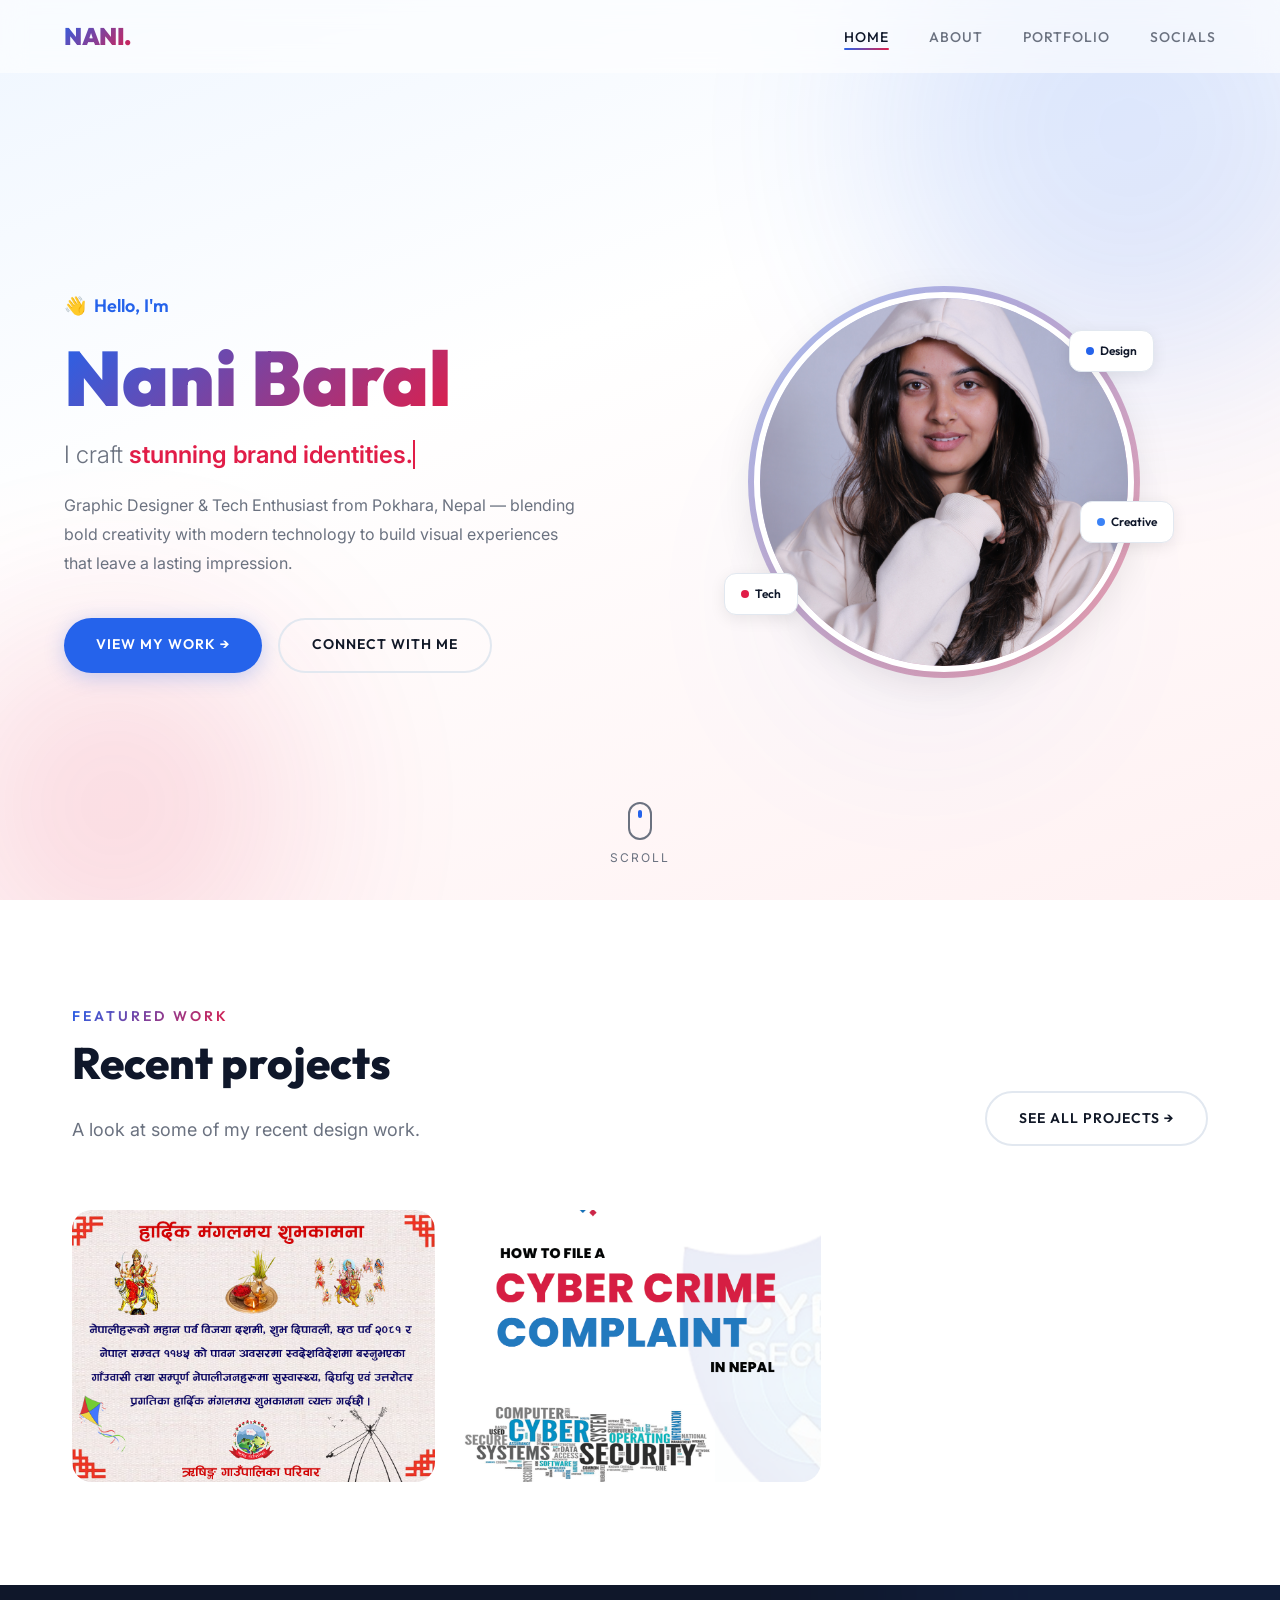
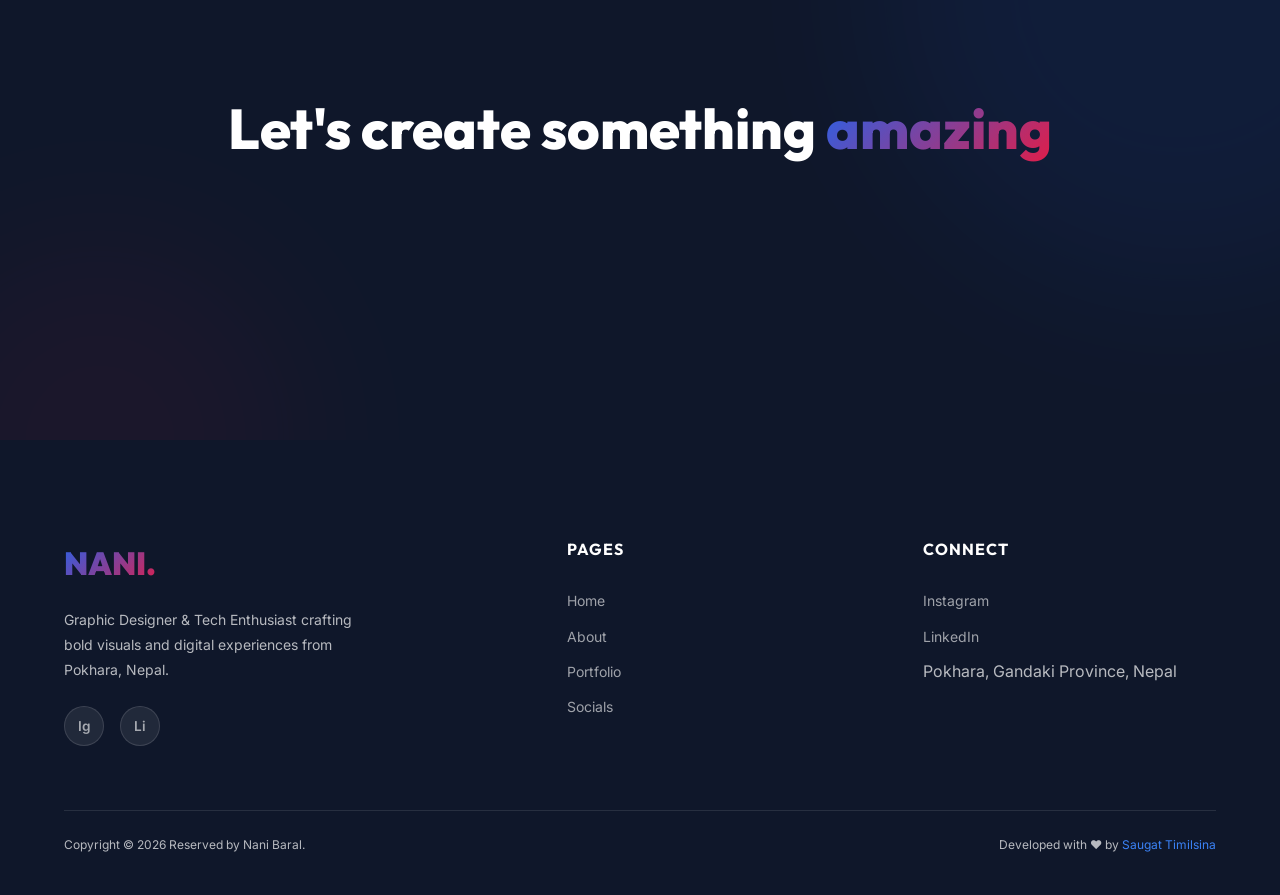
==== index.html @ cebee8ad "portfolio materials fixed: only materials developed by nani baral." ====
<!DOCTYPE html>
<html lang="en">

<head>
  <meta charset="UTF-8" />
  <meta name="viewport" content="width=device-width, initial-scale=1.0" />
  <title>Nani Baral — Graphic Designer & Tech Enthusiast from Pokhara</title>

  <!-- SEO -->
  <meta name="description"
    content="Nani Baral is a graphic designer and tech enthusiast from Pokhara, Nepal. Specializing in branding, print design, digital art, and photography. Explore her portfolio." />
  <meta name="keywords"
    content="Graphic Designer Pokhara, Nani Baral Designs, Digital Artist Nepal, branding, portfolio, print design, photography" />
  <meta name="author" content="Nani Baral" />
  <meta name="robots" content="index, follow" />

  <!-- Open Graph -->
  <meta property="og:title" content="Nani Baral — Graphic Designer & Tech Enthusiast" />
  <meta property="og:description"
    content="Graphic designer and tech enthusiast from Pokhara, Nepal. Bold visuals, clean design." />
  <meta property="og:type" content="website" />
  <meta property="og:image" content="assets/images/nani-baral-hero-bg.jpg" />
  <meta property="og:url" content="https://nanibaral.com" />
  <meta property="og:site_name" content="Nani Baral Designs" />

  <!-- Twitter Card -->
  <meta name="twitter:card" content="summary_large_image" />
  <meta name="twitter:title" content="Nani Baral — Graphic Designer & Tech Enthusiast" />
  <meta name="twitter:description"
    content="Graphic designer and tech enthusiast from Pokhara, Nepal. Bold visuals, clean design." />
  <meta name="twitter:image" content="assets/images/nani-baral-hero-bg.jpg" />

  <!-- Favicon -->
  <link rel="icon" type="image/svg+xml" href="assets/images/favicon.svg" />

  <!-- Stylesheet -->
  <link rel="stylesheet" href="styles.css" />

  <!-- Structured Data — Person -->
  <script type="application/ld+json">
  {
    "@context": "https://schema.org",
    "@type": "ProfilePage",
    "mainEntity": {
      "@type": "Person",
      "name": "Nani Baral",
      "jobTitle": "Graphic Designer & Tech Enthusiast",
      "description": "Professional graphic designer and tech enthusiast from Pokhara, Nepal, specializing in branding, print design, digital art, and photography.",
      "url": "https://nanibaral.com",
      "address": {
        "@type": "PostalAddress",
        "addressLocality": "Pokhara",
        "addressRegion": "Gandaki Province",
        "addressCountry": "NP"
      },
      "sameAs": [
        "https://www.instagram.com/nanibaraldesigns",
        "https://www.linkedin.com/in/nanibaral/"
      ]
    }
  }
  </script>

  <!-- Structured Data — Professional Service -->
  <script type="application/ld+json">
  {
    "@context": "https://schema.org",
    "@type": "ProfessionalService",
    "name": "Nani Baral Designs",
    "description": "Professional graphic design services including branding, print design, digital art, and photography.",
    "url": "https://nanibaral.com",
    "address": {
      "@type": "PostalAddress",
      "addressLocality": "Pokhara",
      "addressRegion": "Gandaki Province",
      "addressCountry": "NP"
    },
    "areaServed": "Nepal",
    "serviceType": ["Graphic Design", "Branding", "Print Design", "Photography"]
  }
  </script>
</head>

<body>

  <!-- Navbar -->
  <div id="navbar-placeholder"></div>

  <!-- ======== HERO ======== -->
  <section class="hero" id="home">
    <div class="hero-shape hero-shape--blue" aria-hidden="true"></div>
    <div class="hero-shape hero-shape--red" aria-hidden="true"></div>
    <div class="hero-shape hero-shape--accent" aria-hidden="true"></div>

    <div class="container">
      <div class="hero-content">
        <p class="hero-greeting"><span class="wave">👋</span> Hello, I'm</p>
        <h1 class="hero-name">
          <span class="gradient-text">Nani Baral</span>
        </h1>
        <p class="hero-tagline">
          I craft <span class="hero-typed" id="typed"></span>
        </p>
        <p class="hero-desc">
          Graphic Designer &amp; Tech Enthusiast from Pokhara, Nepal — blending bold creativity
          with modern technology to build visual experiences that leave a lasting impression.
        </p>
        <div class="hero-buttons">
          <a href="pages/portfolio.html" class="btn btn-primary">View My Work →</a>
          <a href="pages/socials.html" class="btn btn-outline">Connect With Me</a>
        </div>
      </div>

      <div class="hero-visual">
        <div class="hero-image-wrapper">
          <img src="assets/images/nani-baral-profile.JPG"
            alt="Nani Baral — Graphic Designer and Tech Enthusiast from Pokhara, Nepal" class="hero-image" />
          <div class="hero-badge hero-badge--1"><span class="badge-dot"></span> Design</div>
          <div class="hero-badge hero-badge--2"><span class="badge-dot"></span> Tech</div>
          <div class="hero-badge hero-badge--3"><span class="badge-dot"></span> Creative</div>
        </div>
      </div>
    </div>

    <div class="scroll-indicator" aria-hidden="true">
      <div class="mouse"></div>
      <span>Scroll</span>
    </div>
  </section>

  <!-- ======== FEATURED WORK ======== -->
  <section class="featured" id="featured">
    <div class="container">
      <div class="featured-header reveal">
        <div>
          <p class="section-tag">Featured Work</p>
          <h2 class="section-title">Recent projects</h2>
          <p class="section-desc">A look at some of my recent design work.</p>
        </div>
        <a href="pages/portfolio.html" class="btn btn-outline">See All Projects →</a>
      </div>

      <div class="featured-grid">
        <div class="featured-card reveal">
          <img
            src="assets/images/social_media_post/rishing-rural-municipality-dashain-festival-post-for-social-media.png"
            alt="Dashain festival post for Rishing Rural Municipality by Nani Baral" />
          <div class="featured-overlay">
            <h3>Rishing Rural Municipality Dashain Wishes</h3>
            <span>Social Media Post</span>
          </div>
        </div>
        <div class="portfolio-item reveal" data-category="social">
          <img src="assets/images/social_media_post/how-to-file-cyber-crime-complaint-in-nepal.png"
            alt="How to file cyber crime complaint in nepal - Social Media Post Design" />
          <div class="portfolio-overlay">
            <h3>Cyber Crime Complaint</h3>
            <span>Social Media Post</span>
          </div>
        </div>
      </div>
    </div>
  </section>

  <!-- ======== CTA BANNER ======== -->
  <section class="cta-banner">
    <div class="container">
      <h2 class="reveal">Let's create something <span class="gradient-text">amazing</span></h2>
      <p class="reveal">Have a project in mind? I'd love to bring your vision to life with bold, impactful design.</p>
      <a href="pages/socials.html" class="btn btn-gradient reveal">Get in Touch →</a>
    </div>
  </section>

  <!-- Footer -->
  <div id="footer-placeholder"></div>

  <!-- Back to top -->
  <button class="back-to-top" id="backToTop" aria-label="Scroll back to top">↑</button>

  <!-- JS -->
  <script src="js/components.js"></script>
  <script src="js/main.js"></script>
</body>

</html>
---- styles.css ----
/* ==============================================
   NANI BARAL — Personal Brand Website
   Color Palette: White · Blue · Red · Black (text)
   Cloudflare Pages Ready · Pure Static
   ============================================== */

/* ---------- Google Fonts ---------- */
@import url('https://fonts.googleapis.com/css2?family=Outfit:wght@300;400;500;600;700;800;900&family=Inter:wght@300;400;500;600&display=swap');

/* ===========================
   DESIGN TOKENS
   =========================== */
:root {
  /* ── Brand Palette ── */
  --clr-white:       #FFFFFF;
  --clr-blue:        #2563EB;
  --clr-blue-dark:   #1D4ED8;
  --clr-blue-light:  #3B82F6;
  --clr-blue-50:     #EFF6FF;
  --clr-blue-100:    #DBEAFE;
  --clr-red:         #E11D48;
  --clr-red-dark:    #BE123C;
  --clr-red-light:   #F43F5E;
  --clr-red-50:      #FFF1F2;
  --clr-black:       #111827;

  /* ── Semantic Colors ── */
  --clr-bg:          #FFFFFF;
  --clr-bg-alt:      #F8FAFC;
  --clr-surface:     #FFFFFF;
  --clr-surface-2:   #F1F5F9;
  --clr-text:        #111827;
  --clr-text-muted:  #6B7280;
  --clr-heading:     #0F172A;
  --clr-border:      #E2E8F0;

  /* ── Glass ── */
  --clr-glass:       rgba(255,255,255,0.7);
  --clr-glass-border:rgba(226,232,240,0.6);

  /* ── Gradients ── */
  --gradient-brand:  linear-gradient(135deg, var(--clr-blue) 0%, var(--clr-red) 100%);
  --gradient-blue:   linear-gradient(135deg, var(--clr-blue) 0%, var(--clr-blue-light) 100%);
  --gradient-subtle: linear-gradient(135deg, rgba(37,99,235,0.05) 0%, rgba(225,29,72,0.05) 100%);
  --gradient-hero:   linear-gradient(160deg, #EFF6FF 0%, #FFFFFF 40%, #FFF1F2 100%);

  /* ── Typography ── */
  --ff-heading: 'Outfit', sans-serif;
  --ff-body:    'Inter', sans-serif;
  --fs-xs:   0.75rem;
  --fs-sm:   0.875rem;
  --fs-base: 1rem;
  --fs-md:   1.125rem;
  --fs-lg:   1.5rem;
  --fs-xl:   2rem;
  --fs-2xl:  2.75rem;
  --fs-3xl:  3.5rem;
  --fs-hero: clamp(2.8rem, 6vw, 5.5rem);

  /* ── Spacing ── */
  --sp-xs:  0.5rem;
  --sp-sm:  1rem;
  --sp-md:  1.5rem;
  --sp-lg:  2.5rem;
  --sp-xl:  4rem;
  --sp-2xl: 6rem;
  --section-pad: clamp(4rem, 8vw, 7rem) clamp(1rem, 4vw, 3rem);

  /* ── Misc ── */
  --radius:     12px;
  --radius-lg:  20px;
  --radius-xl:  28px;
  --shadow-sm:  0 1px 3px rgba(0,0,0,0.06), 0 1px 2px rgba(0,0,0,0.04);
  --shadow:     0 4px 16px rgba(0,0,0,0.08);
  --shadow-lg:  0 10px 40px rgba(0,0,0,0.10);
  --shadow-blue:0 4px 20px rgba(37,99,235,0.25);
  --shadow-red: 0 4px 20px rgba(225,29,72,0.20);
  --transition: 0.35s cubic-bezier(0.4, 0, 0.2, 1);
}


/* ===========================
   RESET & BASE
   =========================== */
*, *::before, *::after { margin: 0; padding: 0; box-sizing: border-box; }

html {
  scroll-behavior: smooth;
  scrollbar-color: var(--clr-blue) var(--clr-surface-2);
  scrollbar-width: thin;
}

body {
  font-family: var(--ff-body);
  font-size: var(--fs-base);
  color: var(--clr-text);
  background: var(--clr-bg);
  line-height: 1.7;
  overflow-x: hidden;
  -webkit-font-smoothing: antialiased;
  -moz-osx-font-smoothing: grayscale;
}

img    { max-width: 100%; height: auto; display: block; }
a      { color: inherit; text-decoration: none; }
ul     { list-style: none; }
button { font-family: inherit; }


/* ===========================
   UTILITY CLASSES
   =========================== */
.container {
  width: 100%;
  max-width: 1200px;
  margin: 0 auto;
  padding: 0 var(--sp-md);
}

.section-tag {
  font-family: var(--ff-heading);
  font-size: var(--fs-sm);
  font-weight: 600;
  text-transform: uppercase;
  letter-spacing: 3px;
  background: var(--gradient-brand);
  -webkit-background-clip: text;
  -webkit-text-fill-color: transparent;
  background-clip: text;
  margin-bottom: var(--sp-xs);
  display: inline-block;
}

.section-title {
  font-family: var(--ff-heading);
  font-size: var(--fs-2xl);
  font-weight: 800;
  color: var(--clr-heading);
  margin-bottom: var(--sp-md);
  line-height: 1.2;
}

.section-desc {
  color: var(--clr-text-muted);
  max-width: 600px;
  margin-bottom: var(--sp-xl);
  font-size: var(--fs-md);
  line-height: 1.8;
}

.gradient-text {
  background: var(--gradient-brand);
  -webkit-background-clip: text;
  -webkit-text-fill-color: transparent;
  background-clip: text;
}

/* ── Buttons ── */
.btn {
  display: inline-flex;
  align-items: center;
  gap: 0.5rem;
  padding: 0.85rem 2rem;
  font-family: var(--ff-heading);
  font-weight: 600;
  font-size: var(--fs-sm);
  border-radius: 50px;
  border: none;
  cursor: pointer;
  transition: var(--transition);
  text-transform: uppercase;
  letter-spacing: 1px;
}
.btn-primary {
  background: var(--clr-blue);
  color: #fff;
  box-shadow: var(--shadow-blue);
}
.btn-primary:hover {
  background: var(--clr-blue-dark);
  transform: translateY(-3px);
  box-shadow: 0 8px 30px rgba(37,99,235,0.35);
}
.btn-red {
  background: var(--clr-red);
  color: #fff;
  box-shadow: var(--shadow-red);
}
.btn-red:hover {
  background: var(--clr-red-dark);
  transform: translateY(-3px);
}
.btn-outline {
  background: transparent;
  color: var(--clr-text);
  border: 2px solid var(--clr-border);
}
.btn-outline:hover {
  border-color: var(--clr-blue);
  color: var(--clr-blue);
  background: var(--clr-blue-50);
}
.btn-gradient {
  background: var(--gradient-brand);
  color: #fff;
  box-shadow: 0 4px 20px rgba(37,99,235,0.25);
}
.btn-gradient:hover {
  transform: translateY(-3px);
  box-shadow: 0 8px 30px rgba(37,99,235,0.35);
}

/* ── Reveal Animation ── */
.reveal {
  opacity: 0;
  transform: translateY(40px);
  transition: opacity 0.8s cubic-bezier(0.4,0,0.2,1),
              transform 0.8s cubic-bezier(0.4,0,0.2,1);
}
.reveal.active { opacity: 1; transform: translateY(0); }


/* ===========================
   NAVBAR
   =========================== */
.navbar {
  position: fixed;
  top: 0; left: 0; right: 0;
  z-index: 1000;
  padding: 1rem 0;
  transition: background var(--transition), box-shadow var(--transition), padding var(--transition);
  background: rgba(255,255,255,0.6);
  backdrop-filter: blur(12px);
  -webkit-backdrop-filter: blur(12px);
}
.navbar.scrolled {
  background: rgba(255,255,255,0.95);
  backdrop-filter: blur(20px);
  -webkit-backdrop-filter: blur(20px);
  box-shadow: 0 1px 20px rgba(0,0,0,0.06);
  padding: 0.6rem 0;
}

.navbar .container {
  display: flex;
  align-items: center;
  justify-content: space-between;
}

.nav-logo {
  font-family: var(--ff-heading);
  font-weight: 900;
  font-size: var(--fs-lg);
  background: var(--gradient-brand);
  -webkit-background-clip: text;
  -webkit-text-fill-color: transparent;
  background-clip: text;
  letter-spacing: -0.5px;
}

.nav-links {
  display: flex;
  gap: var(--sp-lg);
}
.nav-links a {
  font-family: var(--ff-heading);
  font-weight: 500;
  font-size: var(--fs-sm);
  color: var(--clr-text-muted);
  position: relative;
  transition: color var(--transition);
  text-transform: uppercase;
  letter-spacing: 1px;
}
.nav-links a::after {
  content: '';
  position: absolute;
  bottom: -4px; left: 0;
  width: 0; height: 2px;
  background: var(--gradient-brand);
  transition: width var(--transition);
  border-radius: 2px;
}
.nav-links a:hover,
.nav-links a.active { color: var(--clr-heading); }
.nav-links a:hover::after,
.nav-links a.active::after { width: 100%; }

/* Hamburger */
.hamburger {
  display: none;
  flex-direction: column;
  gap: 5px;
  background: none;
  border: none;
  cursor: pointer;
  padding: 4px;
  z-index: 1001;
}
.hamburger span {
  width: 26px; height: 2px;
  background: var(--clr-heading);
  border-radius: 2px;
  transition: var(--transition);
}
.hamburger.active span:nth-child(1) { transform: rotate(45deg) translate(5px, 5px); }
.hamburger.active span:nth-child(2) { opacity: 0; }
.hamburger.active span:nth-child(3) { transform: rotate(-45deg) translate(5px, -5px); }


/* ===========================
   FOOTER
   =========================== */
.footer {
  background: var(--clr-heading);
  color: rgba(255,255,255,0.7);
  padding: var(--sp-2xl) 0 var(--sp-lg);
}

.footer-grid {
  display: grid;
  grid-template-columns: 1.5fr 1fr 1fr;
  gap: var(--sp-xl);
  margin-bottom: var(--sp-xl);
}

.footer-brand .footer-logo {
  font-family: var(--ff-heading);
  font-weight: 900;
  font-size: var(--fs-xl);
  background: var(--gradient-brand);
  -webkit-background-clip: text;
  -webkit-text-fill-color: transparent;
  background-clip: text;
  display: inline-block;
  margin-bottom: var(--sp-sm);
}
.footer-brand p {
  font-size: var(--fs-sm);
  line-height: 1.8;
  max-width: 300px;
  margin-bottom: var(--sp-md);
}

.footer-column h4 {
  font-family: var(--ff-heading);
  font-weight: 700;
  color: #fff;
  font-size: var(--fs-base);
  margin-bottom: var(--sp-md);
  text-transform: uppercase;
  letter-spacing: 1px;
}
.footer-column ul {
  display: flex;
  flex-direction: column;
  gap: var(--sp-xs);
}
.footer-column a {
  font-size: var(--fs-sm);
  color: rgba(255,255,255,0.6);
  transition: color var(--transition);
}
.footer-column a:hover { color: #fff; }

.footer-socials {
  display: flex;
  gap: var(--sp-sm);
}
.footer-social-link {
  width: 40px; height: 40px;
  border-radius: 50%;
  background: rgba(255,255,255,0.08);
  border: 1px solid rgba(255,255,255,0.12);
  display: flex;
  align-items: center;
  justify-content: center;
  font-size: 0.85rem;
  color: rgba(255,255,255,0.6);
  transition: var(--transition);
  font-weight: 600;
}
.footer-social-link:hover {
  background: var(--clr-blue);
  color: #fff;
  border-color: transparent;
  transform: translateY(-3px);
}

.footer-bottom {
  border-top: 1px solid rgba(255,255,255,0.1);
  padding-top: var(--sp-md);
  display: flex;
  align-items: center;
  justify-content: space-between;
}
.footer-bottom p { font-size: var(--fs-xs); }
.footer-bottom a { color: var(--clr-blue-light); }


/* ===========================
   PAGE HEADER (shared across About, Portfolio, Socials)
   =========================== */
.page-header {
  padding: 8rem 0 3rem;
  background: var(--gradient-hero);
  text-align: center;
  position: relative;
  overflow: hidden;
}
.page-header::before {
  content: '';
  position: absolute;
  width: 500px; height: 500px;
  background: var(--clr-blue);
  border-radius: 50%;
  top: -250px; right: -150px;
  opacity: 0.06;
  filter: blur(100px);
}
.page-header .section-title {
  font-size: var(--fs-3xl);
  margin-bottom: var(--sp-xs);
}
.page-header .section-desc {
  margin-left: auto;
  margin-right: auto;
  margin-bottom: 0;
}


/* ===========================
   HOME — HERO
   =========================== */
.hero {
  position: relative;
  min-height: 100vh;
  display: flex;
  align-items: center;
  overflow: hidden;
  background: var(--gradient-hero);
}

.hero-shape {
  position: absolute;
  border-radius: 50%;
  filter: blur(100px);
  opacity: 0.15;
  pointer-events: none;
  z-index: 0;
}
.hero-shape--blue  { width:500px; height:500px; background:var(--clr-blue); top:-120px; right:-100px; }
.hero-shape--red   { width:350px; height:350px; background:var(--clr-red);  bottom:-80px; left:-60px; }
.hero-shape--accent{ width:250px; height:250px; background:var(--clr-blue-light); bottom:20%; right:18%; opacity:0.08; }

.hero .container {
  position: relative;
  z-index: 1;
  padding-top: 8rem;
  padding-bottom: 4rem;
  display: grid;
  grid-template-columns: 1fr 1fr;
  align-items: center;
  gap: var(--sp-xl);
}

.hero-content { max-width: 600px; }

.hero-greeting {
  font-family: var(--ff-heading);
  font-size: var(--fs-md);
  color: var(--clr-blue);
  font-weight: 600;
  margin-bottom: var(--sp-sm);
  display: flex;
  align-items: center;
  gap: 0.5rem;
}
.hero-greeting .wave {
  display: inline-block;
  animation: wave 2.5s infinite;
  transform-origin: 70% 70%;
}

.hero-name {
  font-family: var(--ff-heading);
  font-size: var(--fs-hero);
  font-weight: 900;
  color: var(--clr-heading);
  line-height: 1.05;
  margin-bottom: var(--sp-sm);
}

.hero-tagline {
  font-size: var(--fs-lg);
  color: var(--clr-text-muted);
  margin-bottom: var(--sp-sm);
  font-weight: 300;
}
.hero-typed {
  color: var(--clr-red);
  font-weight: 600;
  border-right: 2px solid var(--clr-red);
  animation: blink 0.7s step-end infinite;
  white-space: nowrap;
  overflow: hidden;
}

.hero-desc {
  color: var(--clr-text-muted);
  margin-bottom: var(--sp-lg);
  max-width: 520px;
  line-height: 1.8;
}

.hero-buttons { display: flex; gap: var(--sp-sm); flex-wrap: wrap; }

/* Hero visual */
.hero-visual {
  display: flex;
  align-items: center;
  justify-content: center;
  position: relative;
}

.hero-image-wrapper {
  position: relative;
  width: 380px; height: 380px;
}
.hero-image-wrapper::before {
  content: '';
  position: absolute;
  inset: -6px;
  background: var(--gradient-brand);
  border-radius: 50%;
  z-index: -1;
  opacity: 0.4;
  animation: pulse-glow 3s infinite;
}
.hero-image {
  width: 100%; height: 100%;
  border-radius: 50%;
  object-fit: cover;
  border: 6px solid white;
  box-shadow: var(--shadow-lg);
}

.hero-badge {
  position: absolute;
  background: var(--clr-white);
  border: 1px solid var(--clr-border);
  padding: 0.6rem 1rem;
  border-radius: var(--radius);
  font-family: var(--ff-heading);
  font-weight: 600;
  font-size: var(--fs-xs);
  color: var(--clr-heading);
  box-shadow: var(--shadow);
  animation: float 4s ease-in-out infinite;
  display: flex;
  align-items: center;
  gap: 0.4rem;
  z-index: 2;
}
.hero-badge .badge-dot {
  width: 8px; height: 8px;
  border-radius: 50%;
}
.hero-badge--1 { top: 10%; right: -20px; animation-delay: 0s; }
.hero-badge--1 .badge-dot { background: var(--clr-blue); }
.hero-badge--2 { bottom: 15%; left: -30px; animation-delay: 1s; }
.hero-badge--2 .badge-dot { background: var(--clr-red); }
.hero-badge--3 { top: 55%; right: -40px; animation-delay: 2s; }
.hero-badge--3 .badge-dot { background: var(--clr-blue-light); }

/* Scroll indicator */
.scroll-indicator {
  position: absolute;
  bottom: 2rem; left: 50%;
  transform: translateX(-50%);
  z-index: 1;
  display: flex;
  flex-direction: column;
  align-items: center;
  gap: 0.5rem;
  color: var(--clr-text-muted);
  font-size: var(--fs-xs);
  text-transform: uppercase;
  letter-spacing: 2px;
}
.scroll-indicator .mouse {
  width: 24px; height: 38px;
  border: 2px solid var(--clr-text-muted);
  border-radius: 12px;
  position: relative;
}
.scroll-indicator .mouse::after {
  content: '';
  width: 4px; height: 8px;
  background: var(--clr-blue);
  border-radius: 2px;
  position: absolute;
  top: 6px; left: 50%;
  transform: translateX(-50%);
  animation: scroll-anim 2s infinite;
}


/* ===========================
   HOME — FEATURED WORK
   =========================== */
.featured {
  padding: var(--section-pad);
  background: var(--clr-bg);
}
.featured-header {
  display: flex;
  align-items: flex-end;
  justify-content: space-between;
  margin-bottom: var(--sp-xl);
  flex-wrap: wrap;
  gap: var(--sp-sm);
}
.featured-header .section-desc { margin-bottom: 0; }

.featured-grid {
  display: grid;
  grid-template-columns: repeat(3, 1fr);
  gap: var(--sp-md);
}

.featured-card {
  position: relative;
  border-radius: var(--radius-lg);
  overflow: hidden;
  cursor: pointer;
  transition: transform var(--transition), box-shadow var(--transition);
  background: var(--clr-surface-2);
}
.featured-card:hover {
  transform: translateY(-6px);
  box-shadow: var(--shadow-lg);
}

.featured-card img,
.featured-card .placeholder-img {
  width: 100%;
  aspect-ratio: 4/3;
  object-fit: cover;
  transition: transform var(--transition);
}
.featured-card:hover img,
.featured-card:hover .placeholder-img { transform: scale(1.04); }

.featured-card .placeholder-img {
  display: flex;
  align-items: center;
  justify-content: center;
  font-family: var(--ff-heading);
  font-size: var(--fs-xl);
  font-weight: 700;
  color: rgba(255,255,255,0.15);
}
.placeholder-brand  { background: linear-gradient(135deg, var(--clr-blue) 0%, var(--clr-blue-dark) 100%); }
.placeholder-poster { background: linear-gradient(135deg, var(--clr-red) 0%, var(--clr-red-dark) 100%); }
.placeholder-uiux   { background: linear-gradient(135deg, #0c4a6e 0%, var(--clr-blue-light) 100%); }

.featured-overlay {
  position: absolute;
  inset: 0;
  background: linear-gradient(to top, rgba(15,23,42,0.9) 0%, transparent 60%);
  display: flex;
  flex-direction: column;
  justify-content: flex-end;
  padding: var(--sp-md);
  opacity: 0;
  transition: opacity var(--transition);
}
.featured-card:hover .featured-overlay { opacity: 1; }

.featured-overlay h3 {
  font-family: var(--ff-heading);
  font-size: var(--fs-lg);
  font-weight: 700;
  color: #fff;
  margin-bottom: 0.25rem;
}
.featured-overlay span {
  font-size: var(--fs-sm);
  color: var(--clr-blue-light);
  text-transform: uppercase;
  letter-spacing: 1px;
}


/* ===========================
   HOME — CTA BANNER
   =========================== */
.cta-banner {
  padding: var(--sp-2xl) 0;
  background: var(--clr-heading);
  text-align: center;
  position: relative;
  overflow: hidden;
}
.cta-banner::before {
  content: '';
  position: absolute;
  width: 600px; height: 600px;
  background: var(--clr-blue);
  border-radius: 50%;
  top: -300px; right: -200px;
  opacity: 0.08;
  filter: blur(80px);
}
.cta-banner::after {
  content: '';
  position: absolute;
  width: 400px; height: 400px;
  background: var(--clr-red);
  border-radius: 50%;
  bottom: -200px; left: -100px;
  opacity: 0.06;
  filter: blur(80px);
}

.cta-banner h2 {
  font-family: var(--ff-heading);
  font-size: var(--fs-3xl);
  font-weight: 800;
  color: #fff;
  margin-bottom: var(--sp-sm);
  position: relative; z-index: 1;
}
.cta-banner p {
  color: rgba(255,255,255,0.6);
  font-size: var(--fs-md);
  margin-bottom: var(--sp-lg);
  max-width: 500px;
  margin-left: auto; margin-right: auto;
  position: relative; z-index: 1;
}
.cta-banner .btn { position: relative; z-index: 1; }


/* ===========================
   ABOUT PAGE
   =========================== */
.about-section { padding: var(--section-pad); }

.about-grid {
  display: grid;
  grid-template-columns: 1fr 1.2fr;
  gap: var(--sp-xl);
  align-items: center;
}

.about-image-wrapper { position: relative; }
.about-image-wrapper::before {
  content: '';
  position: absolute;
  inset: -6px;
  background: var(--gradient-brand);
  border-radius: var(--radius-xl);
  z-index: -1;
  opacity: 0.3;
}
.about-image {
  width: 100%;
  border-radius: var(--radius-xl);
  object-fit: cover;
  aspect-ratio: 3/4;
  box-shadow: var(--shadow-lg);
}

.about-text .section-desc { margin-bottom: var(--sp-md); }

/* Skills */
.skills-grid {
  display: flex;
  flex-wrap: wrap;
  gap: 0.6rem;
  margin-bottom: var(--sp-lg);
}
.skill-tag {
  padding: 0.5rem 1.2rem;
  background: var(--clr-blue-50);
  border: 1px solid var(--clr-blue-100);
  border-radius: 50px;
  font-size: var(--fs-xs);
  font-weight: 600;
  color: var(--clr-blue);
  transition: var(--transition);
}
.skill-tag:hover {
  background: var(--clr-blue);
  color: #fff;
  border-color: transparent;
  transform: translateY(-2px);
  box-shadow: var(--shadow-blue);
}

/* Stats */
.stats-section {
  padding: var(--sp-2xl) 0;
  background: var(--clr-bg-alt);
}
.stats-row {
  display: grid;
  grid-template-columns: repeat(4, 1fr);
  gap: var(--sp-md);
}
.stat {
  text-align: center;
  padding: var(--sp-lg);
  background: var(--clr-white);
  border-radius: var(--radius-lg);
  border: 1px solid var(--clr-border);
  transition: var(--transition);
}
.stat:hover {
  transform: translateY(-4px);
  box-shadow: var(--shadow);
  border-color: var(--clr-blue-100);
}
.stat-number {
  font-family: var(--ff-heading);
  font-size: var(--fs-3xl);
  font-weight: 800;
  background: var(--gradient-brand);
  -webkit-background-clip: text;
  -webkit-text-fill-color: transparent;
  background-clip: text;
  line-height: 1;
  margin-bottom: 0.3rem;
}
.stat-label {
  font-size: var(--fs-sm);
  color: var(--clr-text-muted);
  text-transform: uppercase;
  letter-spacing: 1px;
  font-weight: 500;
}

/* Tools */
.tools-section { padding: var(--section-pad); }

.tools-grid {
  display: grid;
  grid-template-columns: repeat(auto-fill, minmax(180px, 1fr));
  gap: var(--sp-md);
}
.tool-card {
  text-align: center;
  padding: var(--sp-lg) var(--sp-md);
  border-radius: var(--radius-lg);
  border: 1px solid var(--clr-border);
  background: var(--clr-white);
  transition: var(--transition);
}
.tool-card:hover {
  border-color: var(--clr-blue);
  transform: translateY(-4px);
  box-shadow: var(--shadow);
}
.tool-icon {
  width: 56px; height: 56px;
  margin: 0 auto var(--sp-sm);
  border-radius: var(--radius);
  display: flex;
  align-items: center;
  justify-content: center;
  font-size: 1.5rem;
}
.tool-icon--blue { background: var(--clr-blue-50); color: var(--clr-blue); }
.tool-icon--red  { background: var(--clr-red-50);  color: var(--clr-red);  }

.tool-card h4 {
  font-family: var(--ff-heading);
  font-weight: 600;
  font-size: var(--fs-sm);
  color: var(--clr-heading);
  margin-bottom: 2px;
}
.tool-card p {
  font-size: var(--fs-xs);
  color: var(--clr-text-muted);
}


/* ===========================
   PORTFOLIO PAGE
   =========================== */
.portfolio-section { padding: var(--section-pad); }

.filter-bar {
  display: flex;
  gap: 0.6rem;
  flex-wrap: wrap;
  margin-bottom: var(--sp-xl);
}
.filter-btn {
  padding: 0.55rem 1.5rem;
  background: var(--clr-white);
  border: 1.5px solid var(--clr-border);
  border-radius: 50px;
  color: var(--clr-text-muted);
  font-family: var(--ff-heading);
  font-size: var(--fs-xs);
  font-weight: 600;
  cursor: pointer;
  transition: var(--transition);
  text-transform: uppercase;
  letter-spacing: 1px;
}
.filter-btn:hover {
  border-color: var(--clr-blue);
  color: var(--clr-blue);
  background: var(--clr-blue-50);
}
.filter-btn.active {
  background: var(--clr-blue);
  color: #fff;
  border-color: transparent;
  box-shadow: var(--shadow-blue);
}

.portfolio-grid {
  display: grid;
  grid-template-columns: repeat(auto-fill, minmax(350px, 1fr));
  gap: var(--sp-md);
}

.portfolio-item {
  position: relative;
  border-radius: var(--radius-lg);
  overflow: hidden;
  cursor: pointer;
  transition: transform var(--transition), box-shadow var(--transition);
  background: var(--clr-surface-2);
}
.portfolio-item:hover {
  transform: translateY(-6px);
  box-shadow: var(--shadow-lg);
}

.portfolio-item img,
.portfolio-item .placeholder-img {
  width: 100%;
  aspect-ratio: 4/3;
  object-fit: cover;
  transition: transform var(--transition);
}
.portfolio-item:hover img,
.portfolio-item:hover .placeholder-img { transform: scale(1.04); }

.portfolio-item .placeholder-img {
  display: flex;
  align-items: center;
  justify-content: center;
  font-family: var(--ff-heading);
  font-size: var(--fs-xl);
  font-weight: 700;
  color: rgba(255,255,255,0.15);
  letter-spacing: 2px;
}
.placeholder-branding  { background: linear-gradient(135deg, #1e3a8a 0%, var(--clr-blue) 100%); }
.placeholder-print     { background: linear-gradient(135deg, #9f1239 0%, var(--clr-red) 100%); }
.placeholder-digital   { background: linear-gradient(135deg, #0C4A6E 0%, #38BDF8 100%); }
.placeholder-uiux-port { background: linear-gradient(135deg, #312E81 0%, #818CF8 100%); }
.placeholder-packaging { background: linear-gradient(135deg, #78350F 0%, #F59E0B 100%); }
.placeholder-social    { background: linear-gradient(135deg, var(--clr-red-dark) 0%, #FB923C 100%); }

.portfolio-overlay {
  position: absolute;
  inset: 0;
  background: linear-gradient(to top, rgba(15,23,42,0.92) 0%, transparent 60%);
  display: flex;
  flex-direction: column;
  justify-content: flex-end;
  padding: var(--sp-md);
  opacity: 0;
  transition: opacity var(--transition);
}
.portfolio-item:hover .portfolio-overlay { opacity: 1; }

.portfolio-overlay h3 {
  font-family: var(--ff-heading);
  font-size: var(--fs-lg);
  font-weight: 700;
  color: #fff;
  margin-bottom: 0.25rem;
}
.portfolio-overlay span {
  font-size: var(--fs-sm);
  color: var(--clr-blue-light);
  text-transform: uppercase;
  letter-spacing: 1px;
}

.portfolio-item.hide { display: none; }


/* ===========================
   SOCIALS PAGE
   =========================== */
.socials-section { padding: var(--section-pad); }

.socials-intro {
  text-align: center;
  margin-bottom: var(--sp-2xl);
}
.socials-intro .section-desc {
  margin-left: auto;
  margin-right: auto;
}

.socials-grid {
  display: grid;
  grid-template-columns: repeat(auto-fill, minmax(320px, 1fr));
  gap: var(--sp-lg);
  max-width: 800px;
  margin: 0 auto;
}

.social-card {
  display: flex;
  align-items: center;
  gap: var(--sp-md);
  padding: var(--sp-lg) var(--sp-xl);
  background: var(--clr-white);
  border: 2px solid var(--clr-border);
  border-radius: var(--radius-xl);
  transition: var(--transition);
  text-decoration: none;
}
.social-card:hover {
  transform: translateY(-6px);
  box-shadow: var(--shadow-lg);
}
.social-card:hover.social-card--ig {
  border-color: #E1306C;
}
.social-card:hover.social-card--li {
  border-color: #0A66C2;
}

.social-card-icon {
  width: 64px; height: 64px;
  min-width: 64px;
  border-radius: var(--radius-lg);
  display: flex;
  align-items: center;
  justify-content: center;
  font-size: 1.5rem;
  font-weight: 800;
  color: #fff;
}
.social-card-icon--instagram { background: linear-gradient(135deg, #F58529, #DD2A7B, #8134AF); }
.social-card-icon--linkedin  { background: #0A66C2; }

.social-card-text h4 {
  font-family: var(--ff-heading);
  font-weight: 700;
  font-size: var(--fs-lg);
  color: var(--clr-heading);
  margin-bottom: 4px;
}
.social-card-text p {
  font-size: var(--fs-sm);
  color: var(--clr-text-muted);
}
.social-card-text .social-handle {
  font-size: var(--fs-xs);
  color: var(--clr-blue);
  font-weight: 500;
  margin-top: 4px;
  display: block;
}

/* Location info card */
.location-card {
  text-align: center;
  padding: var(--sp-xl);
  background: var(--clr-bg-alt);
  border: 1px solid var(--clr-border);
  border-radius: var(--radius-xl);
  max-width: 500px;
  margin: var(--sp-2xl) auto 0;
}
.location-card .location-icon {
  font-size: 2.5rem;
  margin-bottom: var(--sp-sm);
}
.location-card h3 {
  font-family: var(--ff-heading);
  font-weight: 700;
  font-size: var(--fs-lg);
  color: var(--clr-heading);
  margin-bottom: var(--sp-xs);
}
.location-card p {
  color: var(--clr-text-muted);
  font-size: var(--fs-md);
}


/* ===========================
   BACK TO TOP & TOAST
   =========================== */
.back-to-top {
  position: fixed;
  bottom: 2rem; right: 2rem;
  width: 46px; height: 46px;
  border-radius: 50%;
  background: var(--clr-blue);
  color: #fff;
  border: none;
  cursor: pointer;
  display: flex;
  align-items: center;
  justify-content: center;
  font-size: 1.2rem;
  box-shadow: var(--shadow-blue);
  opacity: 0;
  visibility: hidden;
  transform: translateY(20px);
  transition: var(--transition);
  z-index: 999;
}
.back-to-top.visible { opacity: 1; visibility: visible; transform: translateY(0); }
.back-to-top:hover {
  background: var(--clr-blue-dark);
  transform: translateY(-4px);
  box-shadow: 0 8px 30px rgba(37,99,235,0.4);
}


/* ===========================
   ANIMATIONS
   =========================== */
@keyframes wave {
  0%   { transform: rotate(0deg); }
  10%  { transform: rotate(14deg); }
  20%  { transform: rotate(-8deg); }
  30%  { transform: rotate(14deg); }
  40%  { transform: rotate(-4deg); }
  50%  { transform: rotate(10deg); }
  60%  { transform: rotate(0deg); }
  100% { transform: rotate(0deg); }
}
@keyframes blink { 50% { border-color: transparent; } }
@keyframes scroll-anim {
  0%   { opacity: 1; transform: translate(-50%, 0); }
  100% { opacity: 0; transform: translate(-50%, 14px); }
}
@keyframes float {
  0%,100% { transform: translateY(0); }
  50%     { transform: translateY(-18px); }
}
@keyframes pulse-glow {
  0%,100% { box-shadow: 0 0 20px rgba(37,99,235,0.2); }
  50%     { box-shadow: 0 0 40px rgba(37,99,235,0.4); }
}


/* ===========================
   RESPONSIVE
   =========================== */
@media (max-width: 992px) {
  .hero .container {
    grid-template-columns: 1fr;
    text-align: center;
  }
  .hero-content { max-width: 100%; }
  .hero-buttons { justify-content: center; }
  .hero-visual { order: -1; }
  .hero-image-wrapper { width: 280px; height: 280px; }
  .hero-badge { display: none; }
  .featured-grid { grid-template-columns: 1fr 1fr; }

  .about-grid {
    grid-template-columns: 1fr;
    text-align: center;
  }
  .about-image-wrapper {
    max-width: 350px;
    margin: 0 auto var(--sp-lg);
  }
  .skills-grid  { justify-content: center; }
  .stats-row    { grid-template-columns: repeat(2, 1fr); }
  .section-desc { margin-left: auto; margin-right: auto; }

  .footer-grid {
    grid-template-columns: 1fr;
    gap: var(--sp-lg);
    text-align: center;
  }
  .footer-brand p { max-width: 100%; margin-left: auto; margin-right: auto; }
  .footer-socials { justify-content: center; }
  .footer-bottom { flex-direction: column; gap: var(--sp-xs); text-align: center; }
}

@media (max-width: 768px) {
  .nav-links {
    position: fixed;
    inset: 0;
    background: rgba(255,255,255,0.98);
    backdrop-filter: blur(24px);
    -webkit-backdrop-filter: blur(24px);
    flex-direction: column;
    align-items: center;
    justify-content: center;
    gap: var(--sp-lg);
    transform: translateX(100%);
    transition: transform var(--transition);
  }
  .nav-links.open { transform: translateX(0); }
  .nav-links a { font-size: var(--fs-lg); color: var(--clr-heading); }
  .hamburger { display: flex; }

  .hero-name { font-size: clamp(2.2rem, 8vw, 3.5rem); }
  .hero-buttons { flex-direction: column; }
  .hero-buttons .btn { width: 100%; justify-content: center; }

  .featured-grid { grid-template-columns: 1fr; }
  .featured-header { flex-direction: column; align-items: flex-start; }
  .portfolio-grid { grid-template-columns: 1fr; }
  .filter-bar { justify-content: center; }
  .socials-grid { grid-template-columns: 1fr; }
}

@media (max-width: 480px) {
  .stats-row { grid-template-columns: 1fr; }
  .tools-grid { grid-template-columns: repeat(2, 1fr); }
}
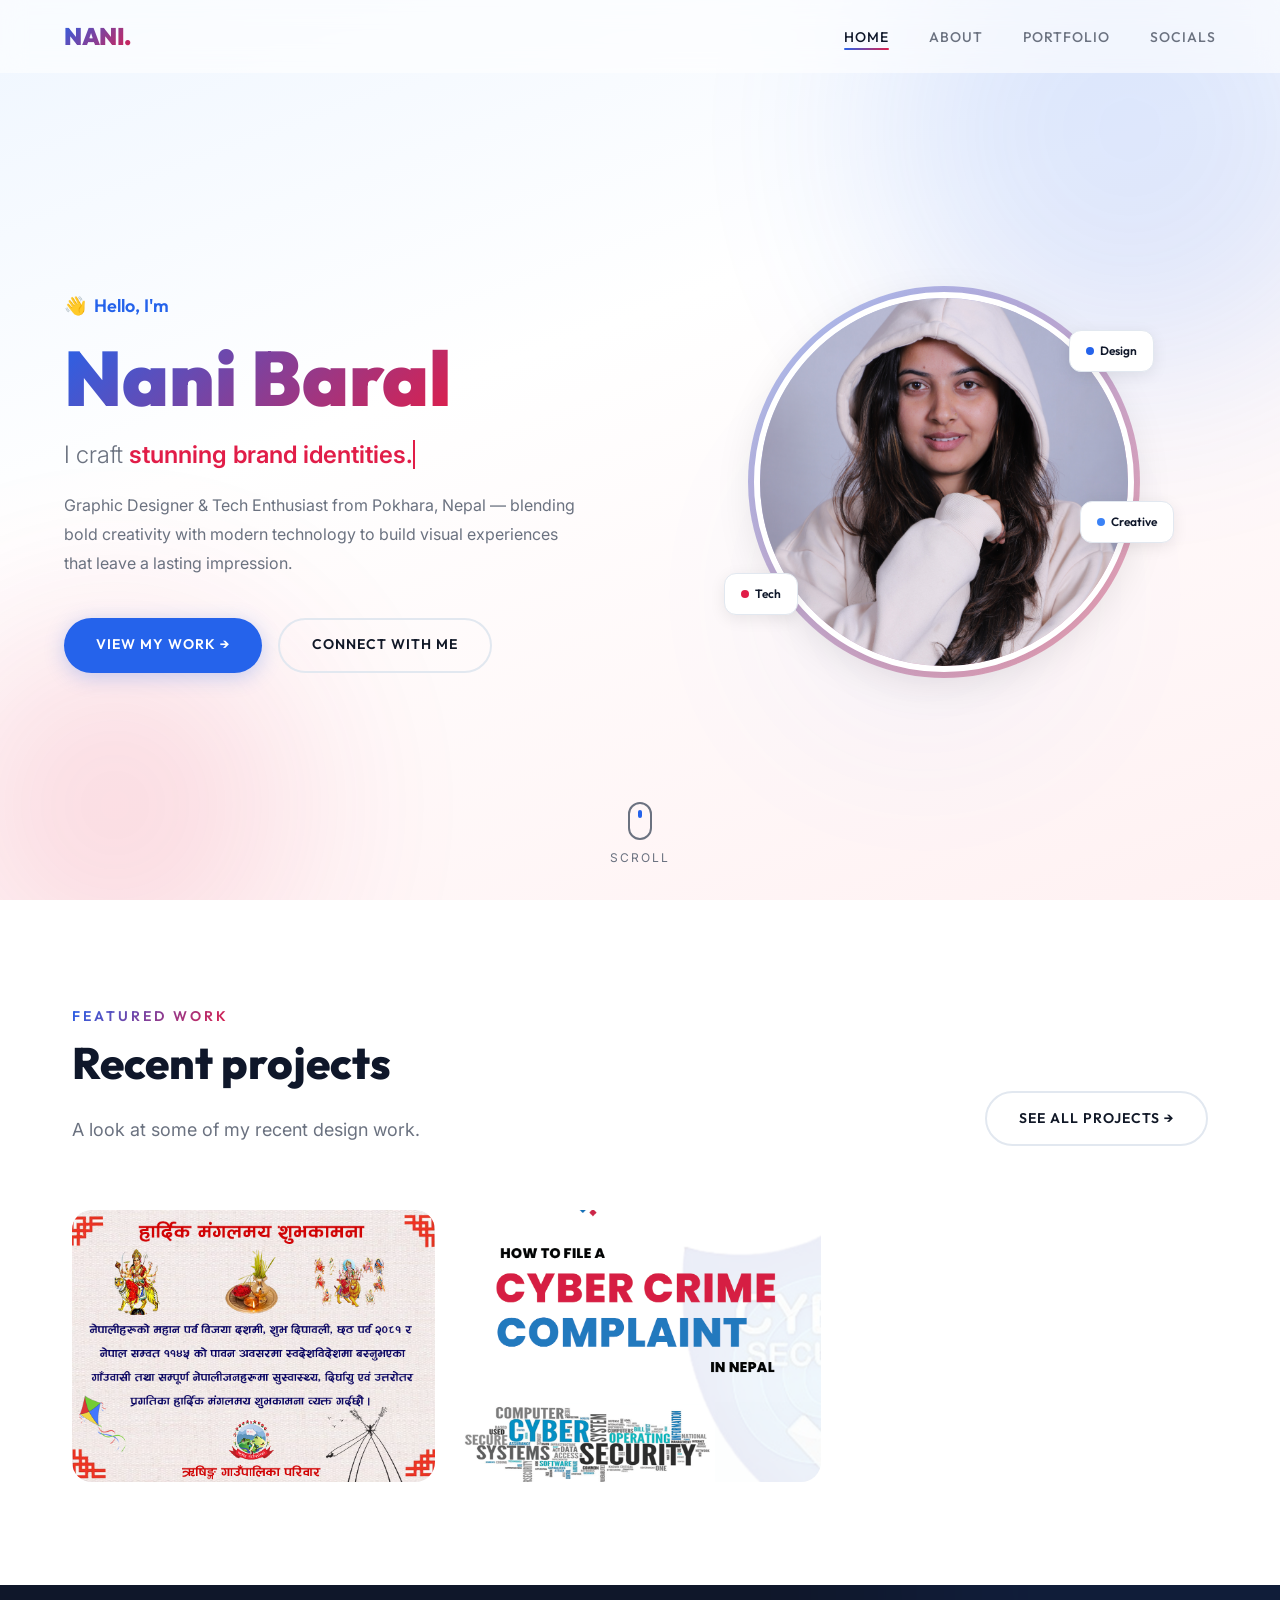
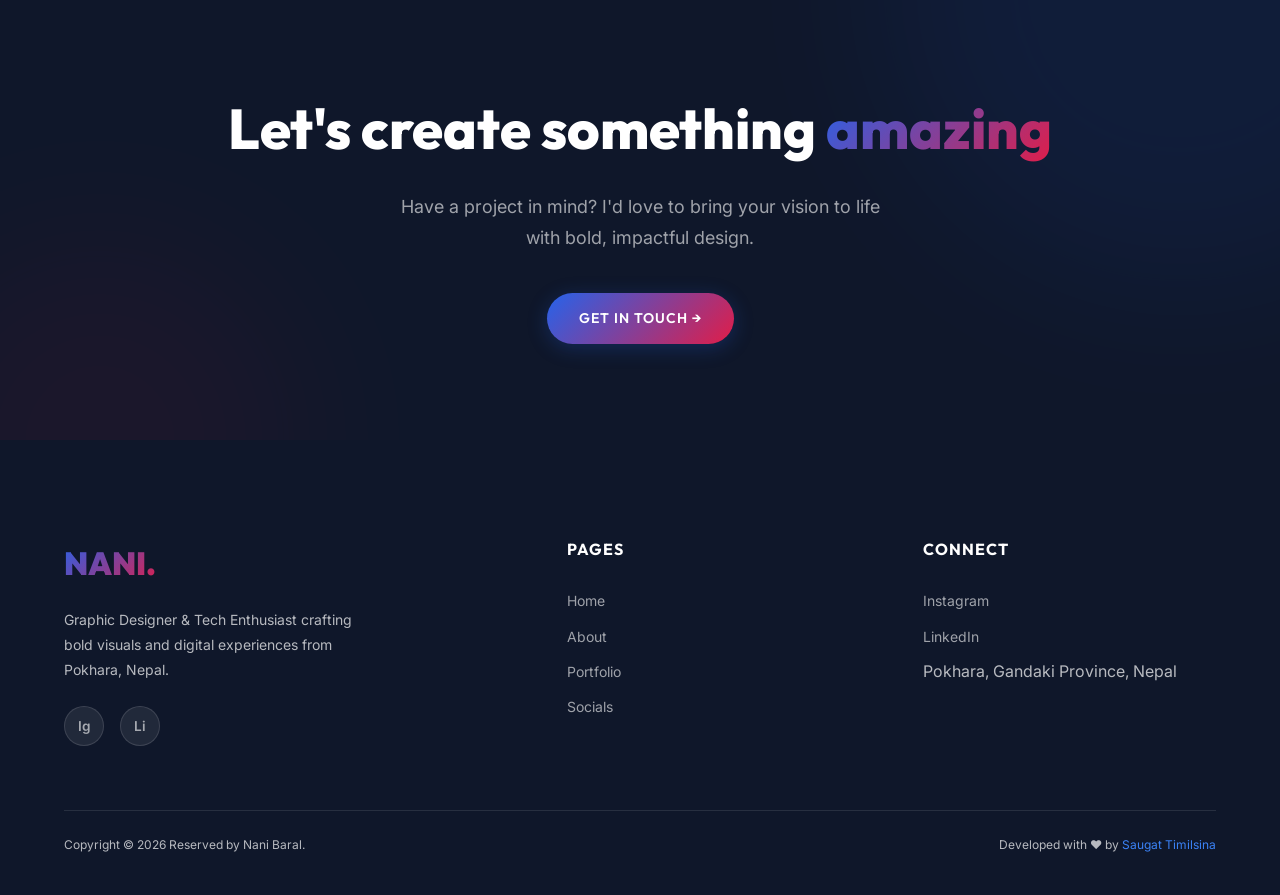
==== commit e24f4e43: "lightbox added, fixed in both home, portfolio pages." ====
--- a/index.html
+++ b/index.html
@@ -35,6 +35,7 @@
 
   <!-- Stylesheet -->
   <link rel="stylesheet" href="styles.css" />
+  <link rel="stylesheet" href="css/lightbox.css" />
 
   <!-- Structured Data — Person -->
   <script type="application/ld+json">
@@ -141,11 +142,11 @@
       </div>
 
       <div class="featured-grid">
-        <div class="featured-card reveal">
+        <div class="portfolio-item reveal" data-category="social">
           <img
             src="assets/images/social_media_post/rishing-rural-municipality-dashain-festival-post-for-social-media.png"
             alt="Dashain festival post for Rishing Rural Municipality by Nani Baral" />
-          <div class="featured-overlay">
+          <div class="portfolio-overlay">
             <h3>Rishing Rural Municipality Dashain Wishes</h3>
             <span>Social Media Post</span>
           </div>
@@ -180,6 +181,7 @@
   <!-- JS -->
   <script src="js/components.js"></script>
   <script src="js/main.js"></script>
+  <script src="js/lightbox.js"></script>
 </body>
 
 </html>
--- a/styles.css
+++ b/styles.css
@@ -12,69 +12,69 @@
    =========================== */
 :root {
   /* ── Brand Palette ── */
-  --clr-white:       #FFFFFF;
-  --clr-blue:        #2563EB;
-  --clr-blue-dark:   #1D4ED8;
-  --clr-blue-light:  #3B82F6;
-  --clr-blue-50:     #EFF6FF;
-  --clr-blue-100:    #DBEAFE;
-  --clr-red:         #E11D48;
-  --clr-red-dark:    #BE123C;
-  --clr-red-light:   #F43F5E;
-  --clr-red-50:      #FFF1F2;
-  --clr-black:       #111827;
+  --clr-white: #FFFFFF;
+  --clr-blue: #2563EB;
+  --clr-blue-dark: #1D4ED8;
+  --clr-blue-light: #3B82F6;
+  --clr-blue-50: #EFF6FF;
+  --clr-blue-100: #DBEAFE;
+  --clr-red: #E11D48;
+  --clr-red-dark: #BE123C;
+  --clr-red-light: #F43F5E;
+  --clr-red-50: #FFF1F2;
+  --clr-black: #111827;
 
   /* ── Semantic Colors ── */
-  --clr-bg:          #FFFFFF;
-  --clr-bg-alt:      #F8FAFC;
-  --clr-surface:     #FFFFFF;
-  --clr-surface-2:   #F1F5F9;
-  --clr-text:        #111827;
-  --clr-text-muted:  #6B7280;
-  --clr-heading:     #0F172A;
-  --clr-border:      #E2E8F0;
+  --clr-bg: #FFFFFF;
+  --clr-bg-alt: #F8FAFC;
+  --clr-surface: #FFFFFF;
+  --clr-surface-2: #F1F5F9;
+  --clr-text: #111827;
+  --clr-text-muted: #6B7280;
+  --clr-heading: #0F172A;
+  --clr-border: #E2E8F0;
 
   /* ── Glass ── */
-  --clr-glass:       rgba(255,255,255,0.7);
-  --clr-glass-border:rgba(226,232,240,0.6);
+  --clr-glass: rgba(255, 255, 255, 0.7);
+  --clr-glass-border: rgba(226, 232, 240, 0.6);
 
   /* ── Gradients ── */
-  --gradient-brand:  linear-gradient(135deg, var(--clr-blue) 0%, var(--clr-red) 100%);
-  --gradient-blue:   linear-gradient(135deg, var(--clr-blue) 0%, var(--clr-blue-light) 100%);
-  --gradient-subtle: linear-gradient(135deg, rgba(37,99,235,0.05) 0%, rgba(225,29,72,0.05) 100%);
-  --gradient-hero:   linear-gradient(160deg, #EFF6FF 0%, #FFFFFF 40%, #FFF1F2 100%);
+  --gradient-brand: linear-gradient(135deg, var(--clr-blue) 0%, var(--clr-red) 100%);
+  --gradient-blue: linear-gradient(135deg, var(--clr-blue) 0%, var(--clr-blue-light) 100%);
+  --gradient-subtle: linear-gradient(135deg, rgba(37, 99, 235, 0.05) 0%, rgba(225, 29, 72, 0.05) 100%);
+  --gradient-hero: linear-gradient(160deg, #EFF6FF 0%, #FFFFFF 40%, #FFF1F2 100%);
 
   /* ── Typography ── */
   --ff-heading: 'Outfit', sans-serif;
-  --ff-body:    'Inter', sans-serif;
-  --fs-xs:   0.75rem;
-  --fs-sm:   0.875rem;
+  --ff-body: 'Inter', sans-serif;
+  --fs-xs: 0.75rem;
+  --fs-sm: 0.875rem;
   --fs-base: 1rem;
-  --fs-md:   1.125rem;
-  --fs-lg:   1.5rem;
-  --fs-xl:   2rem;
-  --fs-2xl:  2.75rem;
-  --fs-3xl:  3.5rem;
+  --fs-md: 1.125rem;
+  --fs-lg: 1.5rem;
+  --fs-xl: 2rem;
+  --fs-2xl: 2.75rem;
+  --fs-3xl: 3.5rem;
   --fs-hero: clamp(2.8rem, 6vw, 5.5rem);
 
   /* ── Spacing ── */
-  --sp-xs:  0.5rem;
-  --sp-sm:  1rem;
-  --sp-md:  1.5rem;
-  --sp-lg:  2.5rem;
-  --sp-xl:  4rem;
+  --sp-xs: 0.5rem;
+  --sp-sm: 1rem;
+  --sp-md: 1.5rem;
+  --sp-lg: 2.5rem;
+  --sp-xl: 4rem;
   --sp-2xl: 6rem;
   --section-pad: clamp(4rem, 8vw, 7rem) clamp(1rem, 4vw, 3rem);
 
   /* ── Misc ── */
-  --radius:     12px;
-  --radius-lg:  20px;
-  --radius-xl:  28px;
-  --shadow-sm:  0 1px 3px rgba(0,0,0,0.06), 0 1px 2px rgba(0,0,0,0.04);
-  --shadow:     0 4px 16px rgba(0,0,0,0.08);
-  --shadow-lg:  0 10px 40px rgba(0,0,0,0.10);
-  --shadow-blue:0 4px 20px rgba(37,99,235,0.25);
-  --shadow-red: 0 4px 20px rgba(225,29,72,0.20);
+  --radius: 12px;
+  --radius-lg: 20px;
+  --radius-xl: 28px;
+  --shadow-sm: 0 1px 3px rgba(0, 0, 0, 0.06), 0 1px 2px rgba(0, 0, 0, 0.04);
+  --shadow: 0 4px 16px rgba(0, 0, 0, 0.08);
+  --shadow-lg: 0 10px 40px rgba(0, 0, 0, 0.10);
+  --shadow-blue: 0 4px 20px rgba(37, 99, 235, 0.25);
+  --shadow-red: 0 4px 20px rgba(225, 29, 72, 0.20);
   --transition: 0.35s cubic-bezier(0.4, 0, 0.2, 1);
 }
 
@@ -82,7 +82,13 @@
 /* ===========================
    RESET & BASE
    =========================== */
-*, *::before, *::after { margin: 0; padding: 0; box-sizing: border-box; }
+*,
+*::before,
+*::after {
+  margin: 0;
+  padding: 0;
+  box-sizing: border-box;
+}
 
 html {
   scroll-behavior: smooth;
@@ -101,10 +107,24 @@
   -moz-osx-font-smoothing: grayscale;
 }
 
-img    { max-width: 100%; height: auto; display: block; }
-a      { color: inherit; text-decoration: none; }
-ul     { list-style: none; }
-button { font-family: inherit; }
+img {
+  max-width: 100%;
+  height: auto;
+  display: block;
+}
+
+a {
+  color: inherit;
+  text-decoration: none;
+}
+
+ul {
+  list-style: none;
+}
+
+button {
+  font-family: inherit;
+}
 
 
 /* ===========================
@@ -171,53 +191,65 @@
   text-transform: uppercase;
   letter-spacing: 1px;
 }
+
 .btn-primary {
   background: var(--clr-blue);
   color: #fff;
   box-shadow: var(--shadow-blue);
 }
+
 .btn-primary:hover {
   background: var(--clr-blue-dark);
   transform: translateY(-3px);
-  box-shadow: 0 8px 30px rgba(37,99,235,0.35);
-}
+  box-shadow: 0 8px 30px rgba(37, 99, 235, 0.35);
+}
+
 .btn-red {
   background: var(--clr-red);
   color: #fff;
   box-shadow: var(--shadow-red);
 }
+
 .btn-red:hover {
   background: var(--clr-red-dark);
   transform: translateY(-3px);
 }
+
 .btn-outline {
   background: transparent;
   color: var(--clr-text);
   border: 2px solid var(--clr-border);
 }
+
 .btn-outline:hover {
   border-color: var(--clr-blue);
   color: var(--clr-blue);
   background: var(--clr-blue-50);
 }
+
 .btn-gradient {
   background: var(--gradient-brand);
   color: #fff;
-  box-shadow: 0 4px 20px rgba(37,99,235,0.25);
-}
+  box-shadow: 0 4px 20px rgba(37, 99, 235, 0.25);
+}
+
 .btn-gradient:hover {
   transform: translateY(-3px);
-  box-shadow: 0 8px 30px rgba(37,99,235,0.35);
+  box-shadow: 0 8px 30px rgba(37, 99, 235, 0.35);
 }
 
 /* ── Reveal Animation ── */
 .reveal {
   opacity: 0;
   transform: translateY(40px);
-  transition: opacity 0.8s cubic-bezier(0.4,0,0.2,1),
-              transform 0.8s cubic-bezier(0.4,0,0.2,1);
-}
-.reveal.active { opacity: 1; transform: translateY(0); }
+  transition: opacity 0.8s cubic-bezier(0.4, 0, 0.2, 1),
+    transform 0.8s cubic-bezier(0.4, 0, 0.2, 1);
+}
+
+.reveal.active {
+  opacity: 1;
+  transform: translateY(0);
+}
 
 
 /* ===========================
@@ -225,19 +257,22 @@
    =========================== */
 .navbar {
   position: fixed;
-  top: 0; left: 0; right: 0;
+  top: 0;
+  left: 0;
+  right: 0;
   z-index: 1000;
   padding: 1rem 0;
   transition: background var(--transition), box-shadow var(--transition), padding var(--transition);
-  background: rgba(255,255,255,0.6);
+  background: rgba(255, 255, 255, 0.6);
   backdrop-filter: blur(12px);
   -webkit-backdrop-filter: blur(12px);
 }
+
 .navbar.scrolled {
-  background: rgba(255,255,255,0.95);
+  background: rgba(255, 255, 255, 0.95);
   backdrop-filter: blur(20px);
   -webkit-backdrop-filter: blur(20px);
-  box-shadow: 0 1px 20px rgba(0,0,0,0.06);
+  box-shadow: 0 1px 20px rgba(0, 0, 0, 0.06);
   padding: 0.6rem 0;
 }
 
@@ -262,6 +297,7 @@
   display: flex;
   gap: var(--sp-lg);
 }
+
 .nav-links a {
   font-family: var(--ff-heading);
   font-weight: 500;
@@ -272,19 +308,28 @@
   text-transform: uppercase;
   letter-spacing: 1px;
 }
+
 .nav-links a::after {
   content: '';
   position: absolute;
-  bottom: -4px; left: 0;
-  width: 0; height: 2px;
+  bottom: -4px;
+  left: 0;
+  width: 0;
+  height: 2px;
   background: var(--gradient-brand);
   transition: width var(--transition);
   border-radius: 2px;
 }
+
 .nav-links a:hover,
-.nav-links a.active { color: var(--clr-heading); }
+.nav-links a.active {
+  color: var(--clr-heading);
+}
+
 .nav-links a:hover::after,
-.nav-links a.active::after { width: 100%; }
+.nav-links a.active::after {
+  width: 100%;
+}
 
 /* Hamburger */
 .hamburger {
@@ -297,15 +342,26 @@
   padding: 4px;
   z-index: 1001;
 }
+
 .hamburger span {
-  width: 26px; height: 2px;
+  width: 26px;
+  height: 2px;
   background: var(--clr-heading);
   border-radius: 2px;
   transition: var(--transition);
 }
-.hamburger.active span:nth-child(1) { transform: rotate(45deg) translate(5px, 5px); }
-.hamburger.active span:nth-child(2) { opacity: 0; }
-.hamburger.active span:nth-child(3) { transform: rotate(-45deg) translate(5px, -5px); }
+
+.hamburger.active span:nth-child(1) {
+  transform: rotate(45deg) translate(5px, 5px);
+}
+
+.hamburger.active span:nth-child(2) {
+  opacity: 0;
+}
+
+.hamburger.active span:nth-child(3) {
+  transform: rotate(-45deg) translate(5px, -5px);
+}
 
 
 /* ===========================
@@ -313,7 +369,7 @@
    =========================== */
 .footer {
   background: var(--clr-heading);
-  color: rgba(255,255,255,0.7);
+  color: rgba(255, 255, 255, 0.7);
   padding: var(--sp-2xl) 0 var(--sp-lg);
 }
 
@@ -335,6 +391,7 @@
   display: inline-block;
   margin-bottom: var(--sp-sm);
 }
+
 .footer-brand p {
   font-size: var(--fs-sm);
   line-height: 1.8;
@@ -351,35 +408,43 @@
   text-transform: uppercase;
   letter-spacing: 1px;
 }
+
 .footer-column ul {
   display: flex;
   flex-direction: column;
   gap: var(--sp-xs);
 }
+
 .footer-column a {
   font-size: var(--fs-sm);
-  color: rgba(255,255,255,0.6);
+  color: rgba(255, 255, 255, 0.6);
   transition: color var(--transition);
 }
-.footer-column a:hover { color: #fff; }
+
+.footer-column a:hover {
+  color: #fff;
+}
 
 .footer-socials {
   display: flex;
   gap: var(--sp-sm);
 }
+
 .footer-social-link {
-  width: 40px; height: 40px;
+  width: 40px;
+  height: 40px;
   border-radius: 50%;
-  background: rgba(255,255,255,0.08);
-  border: 1px solid rgba(255,255,255,0.12);
+  background: rgba(255, 255, 255, 0.08);
+  border: 1px solid rgba(255, 255, 255, 0.12);
   display: flex;
   align-items: center;
   justify-content: center;
   font-size: 0.85rem;
-  color: rgba(255,255,255,0.6);
+  color: rgba(255, 255, 255, 0.6);
   transition: var(--transition);
   font-weight: 600;
 }
+
 .footer-social-link:hover {
   background: var(--clr-blue);
   color: #fff;
@@ -388,14 +453,20 @@
 }
 
 .footer-bottom {
-  border-top: 1px solid rgba(255,255,255,0.1);
+  border-top: 1px solid rgba(255, 255, 255, 0.1);
   padding-top: var(--sp-md);
   display: flex;
   align-items: center;
   justify-content: space-between;
 }
-.footer-bottom p { font-size: var(--fs-xs); }
-.footer-bottom a { color: var(--clr-blue-light); }
+
+.footer-bottom p {
+  font-size: var(--fs-xs);
+}
+
+.footer-bottom a {
+  color: var(--clr-blue-light);
+}
 
 
 /* ===========================
@@ -408,20 +479,25 @@
   position: relative;
   overflow: hidden;
 }
+
 .page-header::before {
   content: '';
   position: absolute;
-  width: 500px; height: 500px;
+  width: 500px;
+  height: 500px;
   background: var(--clr-blue);
   border-radius: 50%;
-  top: -250px; right: -150px;
+  top: -250px;
+  right: -150px;
   opacity: 0.06;
   filter: blur(100px);
 }
+
 .page-header .section-title {
   font-size: var(--fs-3xl);
   margin-bottom: var(--sp-xs);
 }
+
 .page-header .section-desc {
   margin-left: auto;
   margin-right: auto;
@@ -449,9 +525,31 @@
   pointer-events: none;
   z-index: 0;
 }
-.hero-shape--blue  { width:500px; height:500px; background:var(--clr-blue); top:-120px; right:-100px; }
-.hero-shape--red   { width:350px; height:350px; background:var(--clr-red);  bottom:-80px; left:-60px; }
-.hero-shape--accent{ width:250px; height:250px; background:var(--clr-blue-light); bottom:20%; right:18%; opacity:0.08; }
+
+.hero-shape--blue {
+  width: 500px;
+  height: 500px;
+  background: var(--clr-blue);
+  top: -120px;
+  right: -100px;
+}
+
+.hero-shape--red {
+  width: 350px;
+  height: 350px;
+  background: var(--clr-red);
+  bottom: -80px;
+  left: -60px;
+}
+
+.hero-shape--accent {
+  width: 250px;
+  height: 250px;
+  background: var(--clr-blue-light);
+  bottom: 20%;
+  right: 18%;
+  opacity: 0.08;
+}
 
 .hero .container {
   position: relative;
@@ -464,7 +562,9 @@
   gap: var(--sp-xl);
 }
 
-.hero-content { max-width: 600px; }
+.hero-content {
+  max-width: 600px;
+}
 
 .hero-greeting {
   font-family: var(--ff-heading);
@@ -476,6 +576,7 @@
   align-items: center;
   gap: 0.5rem;
 }
+
 .hero-greeting .wave {
   display: inline-block;
   animation: wave 2.5s infinite;
@@ -497,6 +598,7 @@
   margin-bottom: var(--sp-sm);
   font-weight: 300;
 }
+
 .hero-typed {
   color: var(--clr-red);
   font-weight: 600;
@@ -513,7 +615,11 @@
   line-height: 1.8;
 }
 
-.hero-buttons { display: flex; gap: var(--sp-sm); flex-wrap: wrap; }
+.hero-buttons {
+  display: flex;
+  gap: var(--sp-sm);
+  flex-wrap: wrap;
+}
 
 /* Hero visual */
 .hero-visual {
@@ -525,8 +631,10 @@
 
 .hero-image-wrapper {
   position: relative;
-  width: 380px; height: 380px;
-}
+  width: 380px;
+  height: 380px;
+}
+
 .hero-image-wrapper::before {
   content: '';
   position: absolute;
@@ -537,8 +645,10 @@
   opacity: 0.4;
   animation: pulse-glow 3s infinite;
 }
+
 .hero-image {
-  width: 100%; height: 100%;
+  width: 100%;
+  height: 100%;
   border-radius: 50%;
   object-fit: cover;
   border: 6px solid white;
@@ -562,21 +672,48 @@
   gap: 0.4rem;
   z-index: 2;
 }
+
 .hero-badge .badge-dot {
-  width: 8px; height: 8px;
+  width: 8px;
+  height: 8px;
   border-radius: 50%;
 }
-.hero-badge--1 { top: 10%; right: -20px; animation-delay: 0s; }
-.hero-badge--1 .badge-dot { background: var(--clr-blue); }
-.hero-badge--2 { bottom: 15%; left: -30px; animation-delay: 1s; }
-.hero-badge--2 .badge-dot { background: var(--clr-red); }
-.hero-badge--3 { top: 55%; right: -40px; animation-delay: 2s; }
-.hero-badge--3 .badge-dot { background: var(--clr-blue-light); }
+
+.hero-badge--1 {
+  top: 10%;
+  right: -20px;
+  animation-delay: 0s;
+}
+
+.hero-badge--1 .badge-dot {
+  background: var(--clr-blue);
+}
+
+.hero-badge--2 {
+  bottom: 15%;
+  left: -30px;
+  animation-delay: 1s;
+}
+
+.hero-badge--2 .badge-dot {
+  background: var(--clr-red);
+}
+
+.hero-badge--3 {
+  top: 55%;
+  right: -40px;
+  animation-delay: 2s;
+}
+
+.hero-badge--3 .badge-dot {
+  background: var(--clr-blue-light);
+}
 
 /* Scroll indicator */
 .scroll-indicator {
   position: absolute;
-  bottom: 2rem; left: 50%;
+  bottom: 2rem;
+  left: 50%;
   transform: translateX(-50%);
   z-index: 1;
   display: flex;
@@ -588,19 +725,24 @@
   text-transform: uppercase;
   letter-spacing: 2px;
 }
+
 .scroll-indicator .mouse {
-  width: 24px; height: 38px;
+  width: 24px;
+  height: 38px;
   border: 2px solid var(--clr-text-muted);
   border-radius: 12px;
   position: relative;
 }
+
 .scroll-indicator .mouse::after {
   content: '';
-  width: 4px; height: 8px;
+  width: 4px;
+  height: 8px;
   background: var(--clr-blue);
   border-radius: 2px;
   position: absolute;
-  top: 6px; left: 50%;
+  top: 6px;
+  left: 50%;
   transform: translateX(-50%);
   animation: scroll-anim 2s infinite;
 }
@@ -613,6 +755,7 @@
   padding: var(--section-pad);
   background: var(--clr-bg);
 }
+
 .featured-header {
   display: flex;
   align-items: flex-end;
@@ -621,7 +764,10 @@
   flex-wrap: wrap;
   gap: var(--sp-sm);
 }
-.featured-header .section-desc { margin-bottom: 0; }
+
+.featured-header .section-desc {
+  margin-bottom: 0;
+}
 
 .featured-grid {
   display: grid;
@@ -637,6 +783,7 @@
   transition: transform var(--transition), box-shadow var(--transition);
   background: var(--clr-surface-2);
 }
+
 .featured-card:hover {
   transform: translateY(-6px);
   box-shadow: var(--shadow-lg);
@@ -649,8 +796,11 @@
   object-fit: cover;
   transition: transform var(--transition);
 }
+
 .featured-card:hover img,
-.featured-card:hover .placeholder-img { transform: scale(1.04); }
+.featured-card:hover .placeholder-img {
+  transform: scale(1.04);
+}
 
 .featured-card .placeholder-img {
   display: flex;
@@ -659,16 +809,25 @@
   font-family: var(--ff-heading);
   font-size: var(--fs-xl);
   font-weight: 700;
-  color: rgba(255,255,255,0.15);
-}
-.placeholder-brand  { background: linear-gradient(135deg, var(--clr-blue) 0%, var(--clr-blue-dark) 100%); }
-.placeholder-poster { background: linear-gradient(135deg, var(--clr-red) 0%, var(--clr-red-dark) 100%); }
-.placeholder-uiux   { background: linear-gradient(135deg, #0c4a6e 0%, var(--clr-blue-light) 100%); }
+  color: rgba(255, 255, 255, 0.15);
+}
+
+.placeholder-brand {
+  background: linear-gradient(135deg, var(--clr-blue) 0%, var(--clr-blue-dark) 100%);
+}
+
+.placeholder-poster {
+  background: linear-gradient(135deg, var(--clr-red) 0%, var(--clr-red-dark) 100%);
+}
+
+.placeholder-uiux {
+  background: linear-gradient(135deg, #0c4a6e 0%, var(--clr-blue-light) 100%);
+}
 
 .featured-overlay {
   position: absolute;
   inset: 0;
-  background: linear-gradient(to top, rgba(15,23,42,0.9) 0%, transparent 60%);
+  background: linear-gradient(to top, rgba(15, 23, 42, 0.9) 0%, transparent 60%);
   display: flex;
   flex-direction: column;
   justify-content: flex-end;
@@ -676,7 +835,10 @@
   opacity: 0;
   transition: opacity var(--transition);
 }
-.featured-card:hover .featured-overlay { opacity: 1; }
+
+.featured-card:hover .featured-overlay {
+  opacity: 1;
+}
 
 .featured-overlay h3 {
   font-family: var(--ff-heading);
@@ -685,6 +847,7 @@
   color: #fff;
   margin-bottom: 0.25rem;
 }
+
 .featured-overlay span {
   font-size: var(--fs-sm);
   color: var(--clr-blue-light);
@@ -703,23 +866,29 @@
   position: relative;
   overflow: hidden;
 }
+
 .cta-banner::before {
   content: '';
   position: absolute;
-  width: 600px; height: 600px;
+  width: 600px;
+  height: 600px;
   background: var(--clr-blue);
   border-radius: 50%;
-  top: -300px; right: -200px;
+  top: -300px;
+  right: -200px;
   opacity: 0.08;
   filter: blur(80px);
 }
+
 .cta-banner::after {
   content: '';
   position: absolute;
-  width: 400px; height: 400px;
+  width: 400px;
+  height: 400px;
   background: var(--clr-red);
   border-radius: 50%;
-  bottom: -200px; left: -100px;
+  bottom: -200px;
+  left: -100px;
   opacity: 0.06;
   filter: blur(80px);
 }
@@ -730,23 +899,33 @@
   font-weight: 800;
   color: #fff;
   margin-bottom: var(--sp-sm);
-  position: relative; z-index: 1;
-}
+  position: relative;
+  z-index: 1;
+}
+
 .cta-banner p {
-  color: rgba(255,255,255,0.6);
+  color: rgba(255, 255, 255, 0.6);
   font-size: var(--fs-md);
   margin-bottom: var(--sp-lg);
   max-width: 500px;
-  margin-left: auto; margin-right: auto;
-  position: relative; z-index: 1;
-}
-.cta-banner .btn { position: relative; z-index: 1; }
+  margin-left: auto;
+  margin-right: auto;
+  position: relative;
+  z-index: 1;
+}
+
+.cta-banner .btn {
+  position: relative;
+  z-index: 1;
+}
 
 
 /* ===========================
    ABOUT PAGE
    =========================== */
-.about-section { padding: var(--section-pad); }
+.about-section {
+  padding: var(--section-pad);
+}
 
 .about-grid {
   display: grid;
@@ -755,7 +934,10 @@
   align-items: center;
 }
 
-.about-image-wrapper { position: relative; }
+.about-image-wrapper {
+  position: relative;
+}
+
 .about-image-wrapper::before {
   content: '';
   position: absolute;
@@ -765,6 +947,7 @@
   z-index: -1;
   opacity: 0.3;
 }
+
 .about-image {
   width: 100%;
   border-radius: var(--radius-xl);
@@ -773,7 +956,9 @@
   box-shadow: var(--shadow-lg);
 }
 
-.about-text .section-desc { margin-bottom: var(--sp-md); }
+.about-text .section-desc {
+  margin-bottom: var(--sp-md);
+}
 
 /* Skills */
 .skills-grid {
@@ -782,6 +967,7 @@
   gap: 0.6rem;
   margin-bottom: var(--sp-lg);
 }
+
 .skill-tag {
   padding: 0.5rem 1.2rem;
   background: var(--clr-blue-50);
@@ -792,6 +978,7 @@
   color: var(--clr-blue);
   transition: var(--transition);
 }
+
 .skill-tag:hover {
   background: var(--clr-blue);
   color: #fff;
@@ -805,11 +992,13 @@
   padding: var(--sp-2xl) 0;
   background: var(--clr-bg-alt);
 }
+
 .stats-row {
   display: grid;
   grid-template-columns: repeat(4, 1fr);
   gap: var(--sp-md);
 }
+
 .stat {
   text-align: center;
   padding: var(--sp-lg);
@@ -818,11 +1007,13 @@
   border: 1px solid var(--clr-border);
   transition: var(--transition);
 }
+
 .stat:hover {
   transform: translateY(-4px);
   box-shadow: var(--shadow);
   border-color: var(--clr-blue-100);
 }
+
 .stat-number {
   font-family: var(--ff-heading);
   font-size: var(--fs-3xl);
@@ -834,6 +1025,7 @@
   line-height: 1;
   margin-bottom: 0.3rem;
 }
+
 .stat-label {
   font-size: var(--fs-sm);
   color: var(--clr-text-muted);
@@ -843,13 +1035,16 @@
 }
 
 /* Tools */
-.tools-section { padding: var(--section-pad); }
+.tools-section {
+  padding: var(--section-pad);
+}
 
 .tools-grid {
   display: grid;
   grid-template-columns: repeat(auto-fill, minmax(180px, 1fr));
   gap: var(--sp-md);
 }
+
 .tool-card {
   text-align: center;
   padding: var(--sp-lg) var(--sp-md);
@@ -858,13 +1053,16 @@
   background: var(--clr-white);
   transition: var(--transition);
 }
+
 .tool-card:hover {
   border-color: var(--clr-blue);
   transform: translateY(-4px);
   box-shadow: var(--shadow);
 }
+
 .tool-icon {
-  width: 56px; height: 56px;
+  width: 56px;
+  height: 56px;
   margin: 0 auto var(--sp-sm);
   border-radius: var(--radius);
   display: flex;
@@ -872,8 +1070,16 @@
   justify-content: center;
   font-size: 1.5rem;
 }
-.tool-icon--blue { background: var(--clr-blue-50); color: var(--clr-blue); }
-.tool-icon--red  { background: var(--clr-red-50);  color: var(--clr-red);  }
+
+.tool-icon--blue {
+  background: var(--clr-blue-50);
+  color: var(--clr-blue);
+}
+
+.tool-icon--red {
+  background: var(--clr-red-50);
+  color: var(--clr-red);
+}
 
 .tool-card h4 {
   font-family: var(--ff-heading);
@@ -882,6 +1088,7 @@
   color: var(--clr-heading);
   margin-bottom: 2px;
 }
+
 .tool-card p {
   font-size: var(--fs-xs);
   color: var(--clr-text-muted);
@@ -891,7 +1098,9 @@
 /* ===========================
    PORTFOLIO PAGE
    =========================== */
-.portfolio-section { padding: var(--section-pad); }
+.portfolio-section {
+  padding: var(--section-pad);
+}
 
 .filter-bar {
   display: flex;
@@ -899,6 +1108,7 @@
   flex-wrap: wrap;
   margin-bottom: var(--sp-xl);
 }
+
 .filter-btn {
   padding: 0.55rem 1.5rem;
   background: var(--clr-white);
@@ -913,11 +1123,13 @@
   text-transform: uppercase;
   letter-spacing: 1px;
 }
+
 .filter-btn:hover {
   border-color: var(--clr-blue);
   color: var(--clr-blue);
   background: var(--clr-blue-50);
 }
+
 .filter-btn.active {
   background: var(--clr-blue);
   color: #fff;
@@ -939,6 +1151,7 @@
   transition: transform var(--transition), box-shadow var(--transition);
   background: var(--clr-surface-2);
 }
+
 .portfolio-item:hover {
   transform: translateY(-6px);
   box-shadow: var(--shadow-lg);
@@ -951,8 +1164,11 @@
   object-fit: cover;
   transition: transform var(--transition);
 }
+
 .portfolio-item:hover img,
-.portfolio-item:hover .placeholder-img { transform: scale(1.04); }
+.portfolio-item:hover .placeholder-img {
+  transform: scale(1.04);
+}
 
 .portfolio-item .placeholder-img {
   display: flex;
@@ -961,20 +1177,38 @@
   font-family: var(--ff-heading);
   font-size: var(--fs-xl);
   font-weight: 700;
-  color: rgba(255,255,255,0.15);
+  color: rgba(255, 255, 255, 0.15);
   letter-spacing: 2px;
 }
-.placeholder-branding  { background: linear-gradient(135deg, #1e3a8a 0%, var(--clr-blue) 100%); }
-.placeholder-print     { background: linear-gradient(135deg, #9f1239 0%, var(--clr-red) 100%); }
-.placeholder-digital   { background: linear-gradient(135deg, #0C4A6E 0%, #38BDF8 100%); }
-.placeholder-uiux-port { background: linear-gradient(135deg, #312E81 0%, #818CF8 100%); }
-.placeholder-packaging { background: linear-gradient(135deg, #78350F 0%, #F59E0B 100%); }
-.placeholder-social    { background: linear-gradient(135deg, var(--clr-red-dark) 0%, #FB923C 100%); }
+
+.placeholder-branding {
+  background: linear-gradient(135deg, #1e3a8a 0%, var(--clr-blue) 100%);
+}
+
+.placeholder-print {
+  background: linear-gradient(135deg, #9f1239 0%, var(--clr-red) 100%);
+}
+
+.placeholder-digital {
+  background: linear-gradient(135deg, #0C4A6E 0%, #38BDF8 100%);
+}
+
+.placeholder-uiux-port {
+  background: linear-gradient(135deg, #312E81 0%, #818CF8 100%);
+}
+
+.placeholder-packaging {
+  background: linear-gradient(135deg, #78350F 0%, #F59E0B 100%);
+}
+
+.placeholder-social {
+  background: linear-gradient(135deg, var(--clr-red-dark) 0%, #FB923C 100%);
+}
 
 .portfolio-overlay {
   position: absolute;
   inset: 0;
-  background: linear-gradient(to top, rgba(15,23,42,0.92) 0%, transparent 60%);
+  background: linear-gradient(to top, rgba(15, 23, 42, 0.92) 0%, transparent 60%);
   display: flex;
   flex-direction: column;
   justify-content: flex-end;
@@ -982,7 +1216,10 @@
   opacity: 0;
   transition: opacity var(--transition);
 }
-.portfolio-item:hover .portfolio-overlay { opacity: 1; }
+
+.portfolio-item:hover .portfolio-overlay {
+  opacity: 1;
+}
 
 .portfolio-overlay h3 {
   font-family: var(--ff-heading);
@@ -991,6 +1228,7 @@
   color: #fff;
   margin-bottom: 0.25rem;
 }
+
 .portfolio-overlay span {
   font-size: var(--fs-sm);
   color: var(--clr-blue-light);
@@ -998,18 +1236,23 @@
   letter-spacing: 1px;
 }
 
-.portfolio-item.hide { display: none; }
+.portfolio-item.hide {
+  display: none;
+}
 
 
 /* ===========================
    SOCIALS PAGE
    =========================== */
-.socials-section { padding: var(--section-pad); }
+.socials-section {
+  padding: var(--section-pad);
+}
 
 .socials-intro {
   text-align: center;
   margin-bottom: var(--sp-2xl);
 }
+
 .socials-intro .section-desc {
   margin-left: auto;
   margin-right: auto;
@@ -1034,19 +1277,23 @@
   transition: var(--transition);
   text-decoration: none;
 }
+
 .social-card:hover {
   transform: translateY(-6px);
   box-shadow: var(--shadow-lg);
 }
+
 .social-card:hover.social-card--ig {
   border-color: #E1306C;
 }
+
 .social-card:hover.social-card--li {
   border-color: #0A66C2;
 }
 
 .social-card-icon {
-  width: 64px; height: 64px;
+  width: 64px;
+  height: 64px;
   min-width: 64px;
   border-radius: var(--radius-lg);
   display: flex;
@@ -1056,8 +1303,14 @@
   font-weight: 800;
   color: #fff;
 }
-.social-card-icon--instagram { background: linear-gradient(135deg, #F58529, #DD2A7B, #8134AF); }
-.social-card-icon--linkedin  { background: #0A66C2; }
+
+.social-card-icon--instagram {
+  background: linear-gradient(135deg, #F58529, #DD2A7B, #8134AF);
+}
+
+.social-card-icon--linkedin {
+  background: #0A66C2;
+}
 
 .social-card-text h4 {
   font-family: var(--ff-heading);
@@ -1066,10 +1319,12 @@
   color: var(--clr-heading);
   margin-bottom: 4px;
 }
+
 .social-card-text p {
   font-size: var(--fs-sm);
   color: var(--clr-text-muted);
 }
+
 .social-card-text .social-handle {
   font-size: var(--fs-xs);
   color: var(--clr-blue);
@@ -1088,10 +1343,12 @@
   max-width: 500px;
   margin: var(--sp-2xl) auto 0;
 }
+
 .location-card .location-icon {
   font-size: 2.5rem;
   margin-bottom: var(--sp-sm);
 }
+
 .location-card h3 {
   font-family: var(--ff-heading);
   font-weight: 700;
@@ -1099,6 +1356,7 @@
   color: var(--clr-heading);
   margin-bottom: var(--sp-xs);
 }
+
 .location-card p {
   color: var(--clr-text-muted);
   font-size: var(--fs-md);
@@ -1110,8 +1368,10 @@
    =========================== */
 .back-to-top {
   position: fixed;
-  bottom: 2rem; right: 2rem;
-  width: 46px; height: 46px;
+  bottom: 2rem;
+  right: 2rem;
+  width: 46px;
+  height: 46px;
   border-radius: 50%;
   background: var(--clr-blue);
   color: #fff;
@@ -1128,11 +1388,17 @@
   transition: var(--transition);
   z-index: 999;
 }
-.back-to-top.visible { opacity: 1; visibility: visible; transform: translateY(0); }
+
+.back-to-top.visible {
+  opacity: 1;
+  visibility: visible;
+  transform: translateY(0);
+}
+
 .back-to-top:hover {
   background: var(--clr-blue-dark);
   transform: translateY(-4px);
-  box-shadow: 0 8px 30px rgba(37,99,235,0.4);
+  box-shadow: 0 8px 30px rgba(37, 99, 235, 0.4);
 }
 
 
@@ -1140,27 +1406,79 @@
    ANIMATIONS
    =========================== */
 @keyframes wave {
-  0%   { transform: rotate(0deg); }
-  10%  { transform: rotate(14deg); }
-  20%  { transform: rotate(-8deg); }
-  30%  { transform: rotate(14deg); }
-  40%  { transform: rotate(-4deg); }
-  50%  { transform: rotate(10deg); }
-  60%  { transform: rotate(0deg); }
-  100% { transform: rotate(0deg); }
-}
-@keyframes blink { 50% { border-color: transparent; } }
+  0% {
+    transform: rotate(0deg);
+  }
+
+  10% {
+    transform: rotate(14deg);
+  }
+
+  20% {
+    transform: rotate(-8deg);
+  }
+
+  30% {
+    transform: rotate(14deg);
+  }
+
+  40% {
+    transform: rotate(-4deg);
+  }
+
+  50% {
+    transform: rotate(10deg);
+  }
+
+  60% {
+    transform: rotate(0deg);
+  }
+
+  100% {
+    transform: rotate(0deg);
+  }
+}
+
+@keyframes blink {
+  50% {
+    border-color: transparent;
+  }
+}
+
 @keyframes scroll-anim {
-  0%   { opacity: 1; transform: translate(-50%, 0); }
-  100% { opacity: 0; transform: translate(-50%, 14px); }
-}
+  0% {
+    opacity: 1;
+    transform: translate(-50%, 0);
+  }
+
+  100% {
+    opacity: 0;
+    transform: translate(-50%, 14px);
+  }
+}
+
 @keyframes float {
-  0%,100% { transform: translateY(0); }
-  50%     { transform: translateY(-18px); }
-}
+
+  0%,
+  100% {
+    transform: translateY(0);
+  }
+
+  50% {
+    transform: translateY(-18px);
+  }
+}
+
 @keyframes pulse-glow {
-  0%,100% { box-shadow: 0 0 20px rgba(37,99,235,0.2); }
-  50%     { box-shadow: 0 0 40px rgba(37,99,235,0.4); }
+
+  0%,
+  100% {
+    box-shadow: 0 0 20px rgba(37, 99, 235, 0.2);
+  }
+
+  50% {
+    box-shadow: 0 0 40px rgba(37, 99, 235, 0.4);
+  }
 }
 
 
@@ -1172,40 +1490,83 @@
     grid-template-columns: 1fr;
     text-align: center;
   }
-  .hero-content { max-width: 100%; }
-  .hero-buttons { justify-content: center; }
-  .hero-visual { order: -1; }
-  .hero-image-wrapper { width: 280px; height: 280px; }
-  .hero-badge { display: none; }
-  .featured-grid { grid-template-columns: 1fr 1fr; }
+
+  .hero-content {
+    max-width: 100%;
+  }
+
+  .hero-buttons {
+    justify-content: center;
+  }
+
+  .hero-visual {
+    order: -1;
+  }
+
+  .hero-image-wrapper {
+    width: 280px;
+    height: 280px;
+  }
+
+  .hero-badge {
+    display: none;
+  }
+
+  .featured-grid {
+    grid-template-columns: 1fr 1fr;
+  }
 
   .about-grid {
     grid-template-columns: 1fr;
     text-align: center;
   }
+
   .about-image-wrapper {
     max-width: 350px;
     margin: 0 auto var(--sp-lg);
   }
-  .skills-grid  { justify-content: center; }
-  .stats-row    { grid-template-columns: repeat(2, 1fr); }
-  .section-desc { margin-left: auto; margin-right: auto; }
+
+  .skills-grid {
+    justify-content: center;
+  }
+
+  .stats-row {
+    grid-template-columns: repeat(2, 1fr);
+  }
+
+  .section-desc {
+    margin-left: auto;
+    margin-right: auto;
+  }
 
   .footer-grid {
     grid-template-columns: 1fr;
     gap: var(--sp-lg);
     text-align: center;
   }
-  .footer-brand p { max-width: 100%; margin-left: auto; margin-right: auto; }
-  .footer-socials { justify-content: center; }
-  .footer-bottom { flex-direction: column; gap: var(--sp-xs); text-align: center; }
+
+  .footer-brand p {
+    max-width: 100%;
+    margin-left: auto;
+    margin-right: auto;
+  }
+
+  .footer-socials {
+    justify-content: center;
+  }
+
+  .footer-bottom {
+    flex-direction: column;
+    gap: var(--sp-xs);
+    text-align: center;
+  }
 }
 
 @media (max-width: 768px) {
   .nav-links {
     position: fixed;
     inset: 0;
-    background: rgba(255,255,255,0.98);
+    background: rgba(255, 255, 255, 0.98);
     backdrop-filter: blur(24px);
     -webkit-backdrop-filter: blur(24px);
     flex-direction: column;
@@ -1215,22 +1576,61 @@
     transform: translateX(100%);
     transition: transform var(--transition);
   }
-  .nav-links.open { transform: translateX(0); }
-  .nav-links a { font-size: var(--fs-lg); color: var(--clr-heading); }
-  .hamburger { display: flex; }
-
-  .hero-name { font-size: clamp(2.2rem, 8vw, 3.5rem); }
-  .hero-buttons { flex-direction: column; }
-  .hero-buttons .btn { width: 100%; justify-content: center; }
-
-  .featured-grid { grid-template-columns: 1fr; }
-  .featured-header { flex-direction: column; align-items: flex-start; }
-  .portfolio-grid { grid-template-columns: 1fr; }
-  .filter-bar { justify-content: center; }
-  .socials-grid { grid-template-columns: 1fr; }
+
+  .nav-links.open {
+    transform: translateX(0);
+  }
+
+  .nav-links a {
+    font-size: var(--fs-lg);
+    color: var(--clr-heading);
+  }
+
+  .hamburger {
+    display: flex;
+  }
+
+  .hero-name {
+    font-size: clamp(2.2rem, 8vw, 3.5rem);
+  }
+
+  .hero-buttons {
+    flex-direction: column;
+  }
+
+  .hero-buttons .btn {
+    width: 100%;
+    justify-content: center;
+  }
+
+  .featured-grid {
+    grid-template-columns: 1fr;
+  }
+
+  .featured-header {
+    flex-direction: column;
+    align-items: flex-start;
+  }
+
+  .portfolio-grid {
+    grid-template-columns: 1fr;
+  }
+
+  .filter-bar {
+    justify-content: center;
+  }
+
+  .socials-grid {
+    grid-template-columns: 1fr;
+  }
 }
 
 @media (max-width: 480px) {
-  .stats-row { grid-template-columns: 1fr; }
-  .tools-grid { grid-template-columns: repeat(2, 1fr); }
-}
+  .stats-row {
+    grid-template-columns: 1fr;
+  }
+
+  .tools-grid {
+    grid-template-columns: repeat(2, 1fr);
+  }
+}
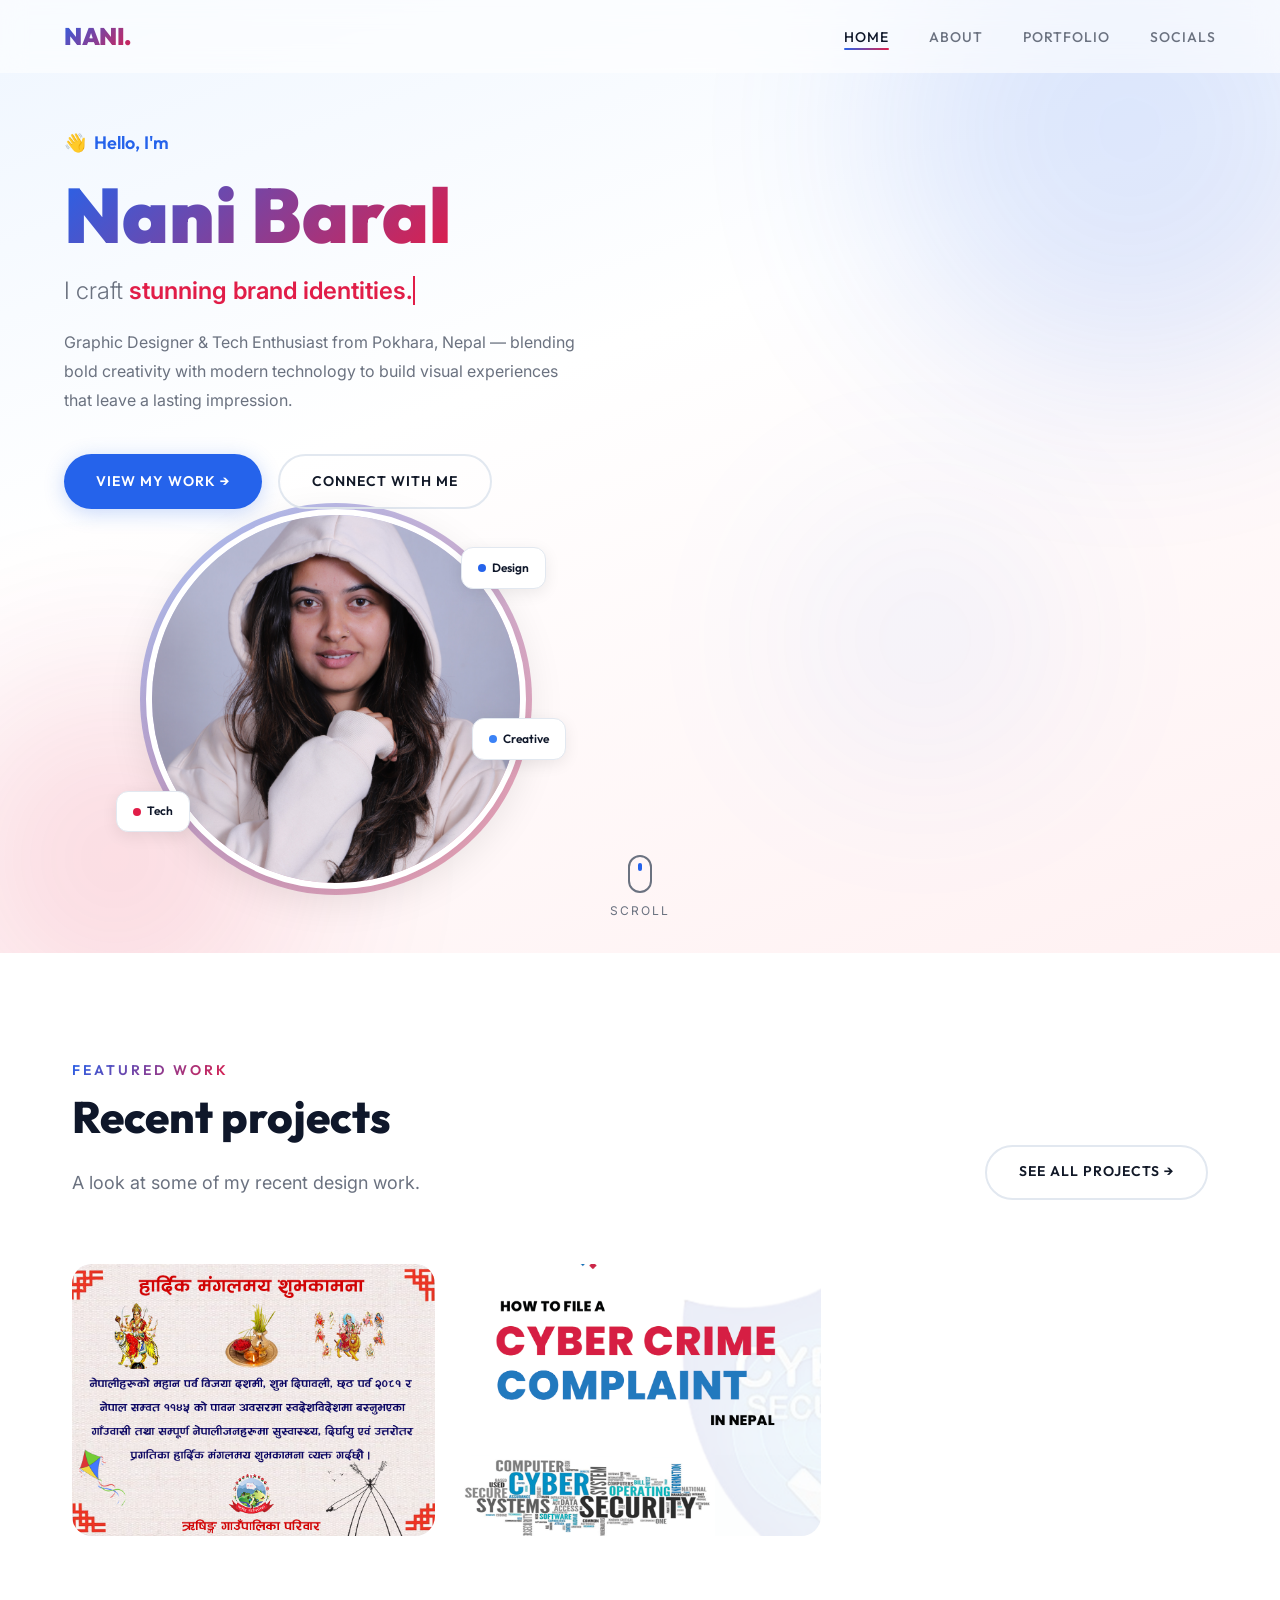
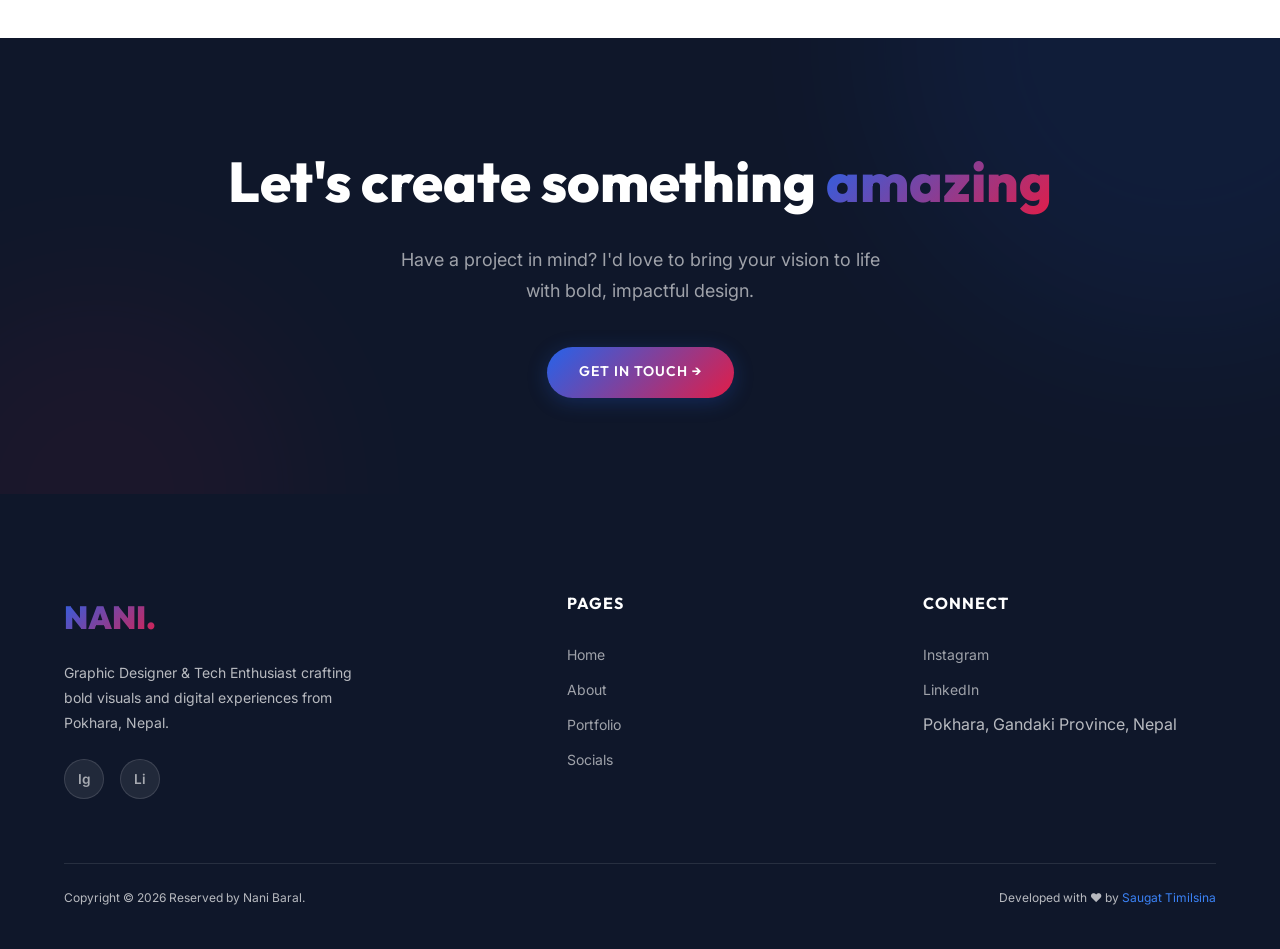
==== commit 1706df41: "pages moved to main root folder." ====
--- a/index.html
+++ b/index.html
@@ -4,38 +4,38 @@
 <head>
   <meta charset="UTF-8" />
   <meta name="viewport" content="width=device-width, initial-scale=1.0" />
-  <title>Nani Baral — Graphic Designer & Tech Enthusiast from Pokhara</title>
+  <!-- Favicon -->
+  <link rel="icon" type="image/svg+xml" href="assets/images/favicon.svg" />
+  <link rel="canonical" href="https://nanibaral.com/index.html" />
+
+  <!-- Stylesheet -->
+  <link rel="stylesheet" href="styles.css" />
+  <link rel="stylesheet" href="css/lightbox.css" />
 
   <!-- SEO -->
+  <title>Nani Baral | Expert Graphic Designer & Digital Artist in Pokhara</title>
   <meta name="description"
-    content="Nani Baral is a graphic designer and tech enthusiast from Pokhara, Nepal. Specializing in branding, print design, digital art, and photography. Explore her portfolio." />
+    content="Welcome to the official portfolio of Nani Baral. A professional graphic designer from Pokhara, Nepal, specializing in branding, digital art, and print design. Transform your vision into stunning visuals today." />
   <meta name="keywords"
-    content="Graphic Designer Pokhara, Nani Baral Designs, Digital Artist Nepal, branding, portfolio, print design, photography" />
+    content="Nani Baral, Nani Baral Designs, Nani Baral Pokhara, Graphic Designer Nepal, Digital Artist Pokhara, Brand Identity Designer Nepal, Print Design Expert, Nani Baral Portfolio" />
   <meta name="author" content="Nani Baral" />
   <meta name="robots" content="index, follow" />
 
   <!-- Open Graph -->
-  <meta property="og:title" content="Nani Baral — Graphic Designer & Tech Enthusiast" />
+  <meta property="og:title" content="Nani Baral | Expert Graphic Designer & Digital Artist in Pokhara" />
   <meta property="og:description"
-    content="Graphic designer and tech enthusiast from Pokhara, Nepal. Bold visuals, clean design." />
+    content="Explore the creative world of Nani Baral. Specialized branding, digital art, and professional design services in Nepal." />
   <meta property="og:type" content="website" />
-  <meta property="og:image" content="assets/images/nani-baral-hero-bg.jpg" />
+  <meta property="og:image" content="https://nanibaral.com/assets/images/nani-baral-hero-bg.jpg" />
   <meta property="og:url" content="https://nanibaral.com" />
   <meta property="og:site_name" content="Nani Baral Designs" />
 
   <!-- Twitter Card -->
   <meta name="twitter:card" content="summary_large_image" />
-  <meta name="twitter:title" content="Nani Baral — Graphic Designer & Tech Enthusiast" />
+  <meta name="twitter:title" content="Nani Baral | Professional Designer & Digital Artist" />
   <meta name="twitter:description"
-    content="Graphic designer and tech enthusiast from Pokhara, Nepal. Bold visuals, clean design." />
-  <meta name="twitter:image" content="assets/images/nani-baral-hero-bg.jpg" />
-
-  <!-- Favicon -->
-  <link rel="icon" type="image/svg+xml" href="assets/images/favicon.svg" />
-
-  <!-- Stylesheet -->
-  <link rel="stylesheet" href="styles.css" />
-  <link rel="stylesheet" href="css/lightbox.css" />
+    content="High-quality graphic design and digital art by Nani Baral. Transform your brand presence today." />
+  <meta name="twitter:image" content="https://nanibaral.com/assets/images/nani-baral-hero-bg.jpg" />
 
   <!-- Structured Data — Person -->
   <script type="application/ld+json">
@@ -107,8 +107,9 @@
           with modern technology to build visual experiences that leave a lasting impression.
         </p>
         <div class="hero-buttons">
-          <a href="pages/portfolio.html" class="btn btn-primary">View My Work →</a>
-          <a href="pages/socials.html" class="btn btn-outline">Connect With Me</a>
+        <div class="hero-buttons">
+          <a href="portfolio.html" class="btn btn-primary">View My Work →</a>
+          <a href="socials.html" class="btn btn-outline">Connect With Me</a>
         </div>
       </div>
 
@@ -138,7 +139,7 @@
           <h2 class="section-title">Recent projects</h2>
           <p class="section-desc">A look at some of my recent design work.</p>
         </div>
-        <a href="pages/portfolio.html" class="btn btn-outline">See All Projects →</a>
+        <a href="portfolio.html" class="btn btn-outline">See All Projects →</a>
       </div>
 
       <div class="featured-grid">
@@ -168,7 +169,7 @@
     <div class="container">
       <h2 class="reveal">Let's create something <span class="gradient-text">amazing</span></h2>
       <p class="reveal">Have a project in mind? I'd love to bring your vision to life with bold, impactful design.</p>
-      <a href="pages/socials.html" class="btn btn-gradient reveal">Get in Touch →</a>
+      <a href="socials.html" class="btn btn-gradient reveal">Get in Touch →</a>
     </div>
   </section>
 
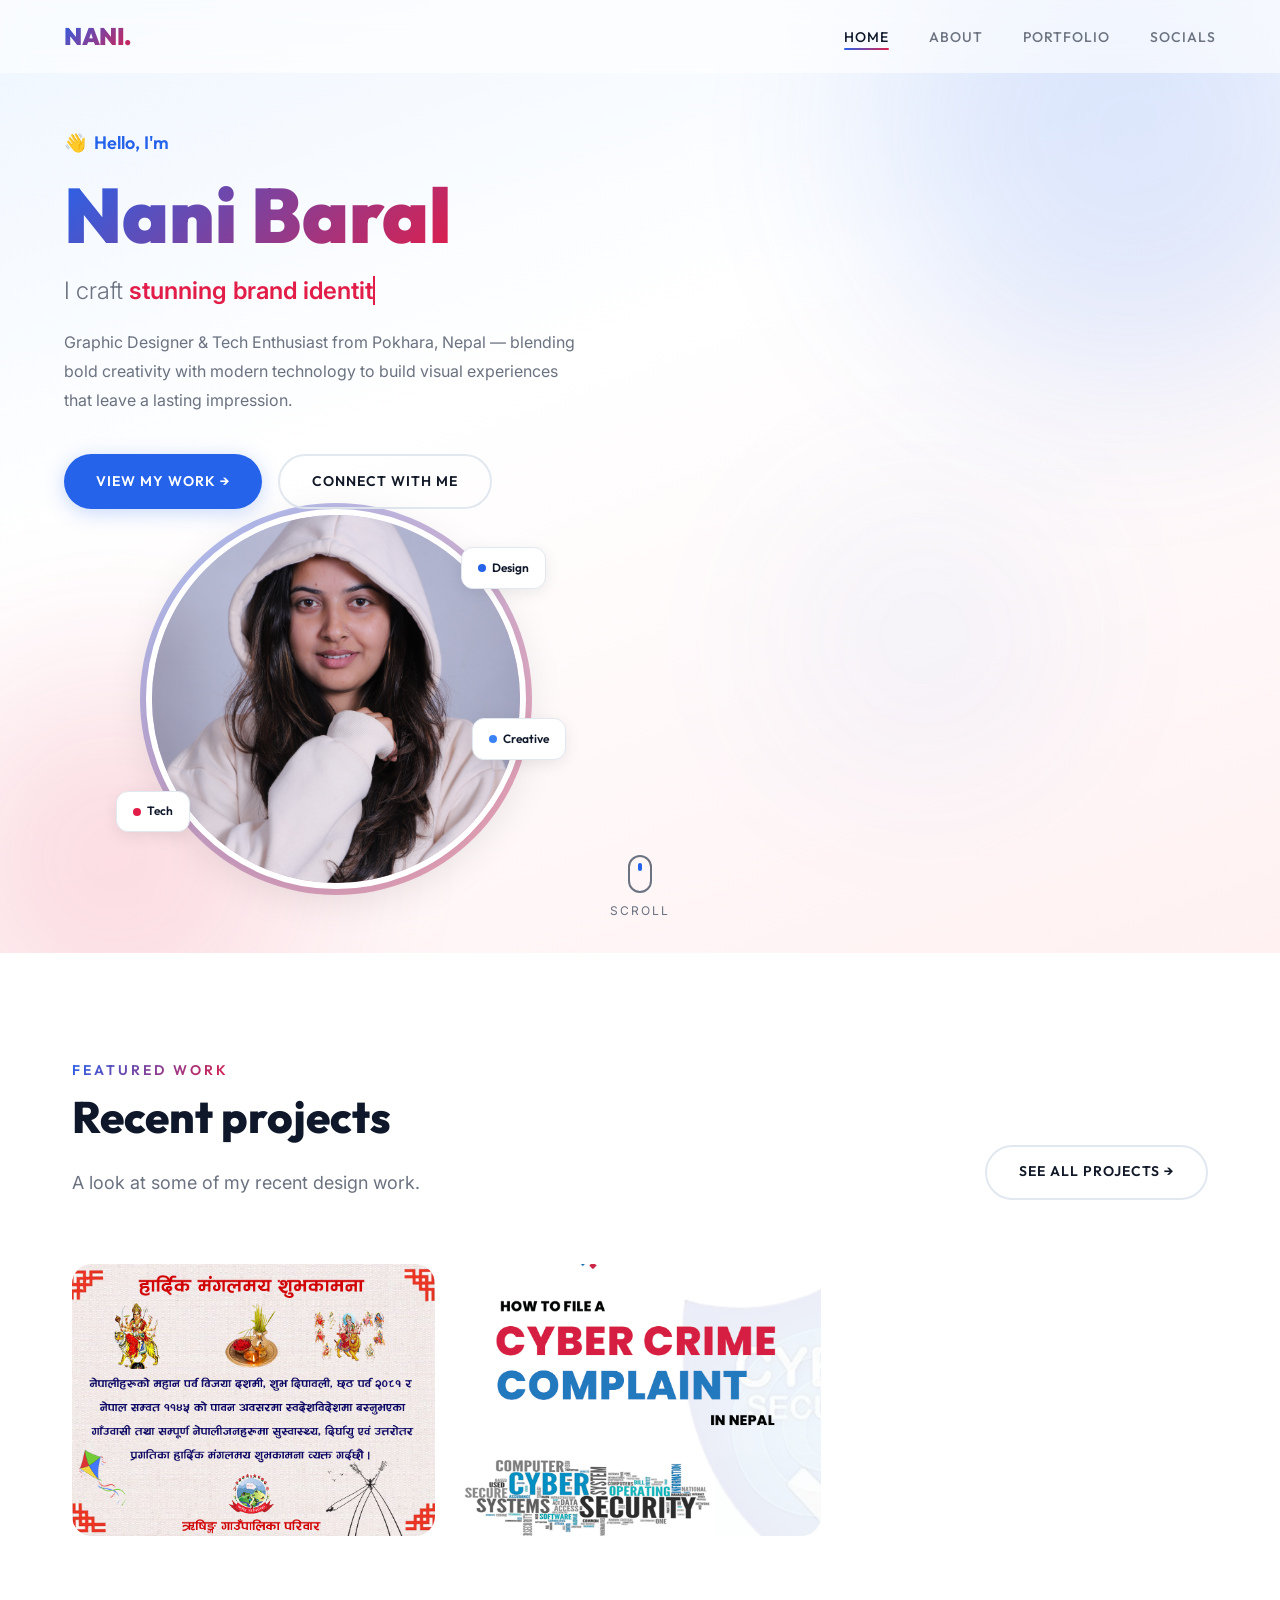
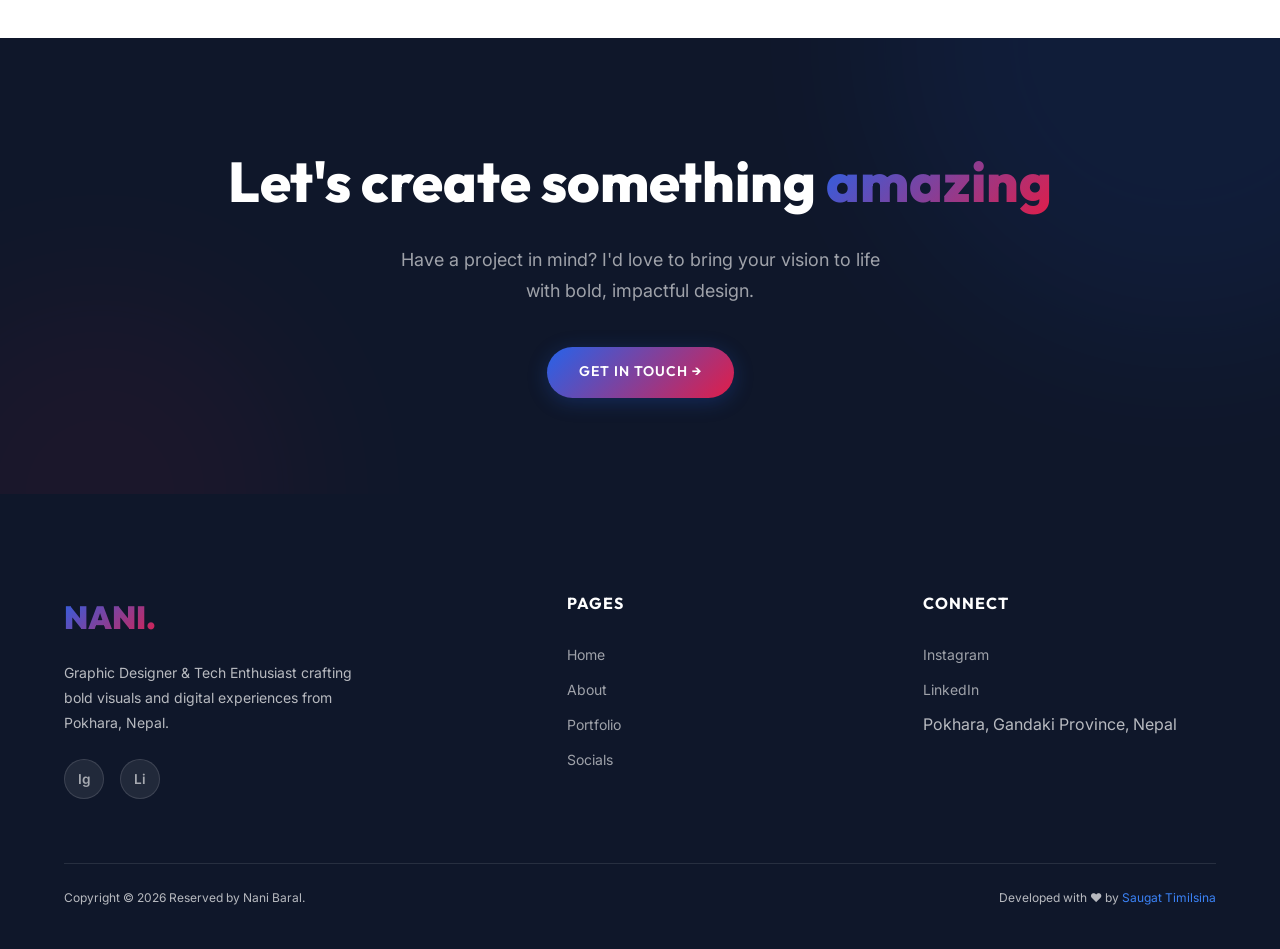
==== commit 0e6e1aba: "image for og, twitter meta caard fixed." ====
--- a/index.html
+++ b/index.html
@@ -107,27 +107,27 @@
           with modern technology to build visual experiences that leave a lasting impression.
         </p>
         <div class="hero-buttons">
-        <div class="hero-buttons">
-          <a href="portfolio.html" class="btn btn-primary">View My Work →</a>
-          <a href="socials.html" class="btn btn-outline">Connect With Me</a>
+          <div class="hero-buttons">
+            <a href="portfolio.html" class="btn btn-primary">View My Work →</a>
+            <a href="socials.html" class="btn btn-outline">Connect With Me</a>
+          </div>
+        </div>
+
+        <div class="hero-visual">
+          <div class="hero-image-wrapper">
+            <img src="assets/images/nani-baral-profile.JPG"
+              alt="Nani Baral — Graphic Designer and Tech Enthusiast from Pokhara, Nepal" class="hero-image" />
+            <div class="hero-badge hero-badge--1"><span class="badge-dot"></span> Design</div>
+            <div class="hero-badge hero-badge--2"><span class="badge-dot"></span> Tech</div>
+            <div class="hero-badge hero-badge--3"><span class="badge-dot"></span> Creative</div>
+          </div>
         </div>
       </div>
 
-      <div class="hero-visual">
-        <div class="hero-image-wrapper">
-          <img src="assets/images/nani-baral-profile.JPG"
-            alt="Nani Baral — Graphic Designer and Tech Enthusiast from Pokhara, Nepal" class="hero-image" />
-          <div class="hero-badge hero-badge--1"><span class="badge-dot"></span> Design</div>
-          <div class="hero-badge hero-badge--2"><span class="badge-dot"></span> Tech</div>
-          <div class="hero-badge hero-badge--3"><span class="badge-dot"></span> Creative</div>
-        </div>
+      <div class="scroll-indicator" aria-hidden="true">
+        <div class="mouse"></div>
+        <span>Scroll</span>
       </div>
-    </div>
-
-    <div class="scroll-indicator" aria-hidden="true">
-      <div class="mouse"></div>
-      <span>Scroll</span>
-    </div>
   </section>
 
   <!-- ======== FEATURED WORK ======== -->
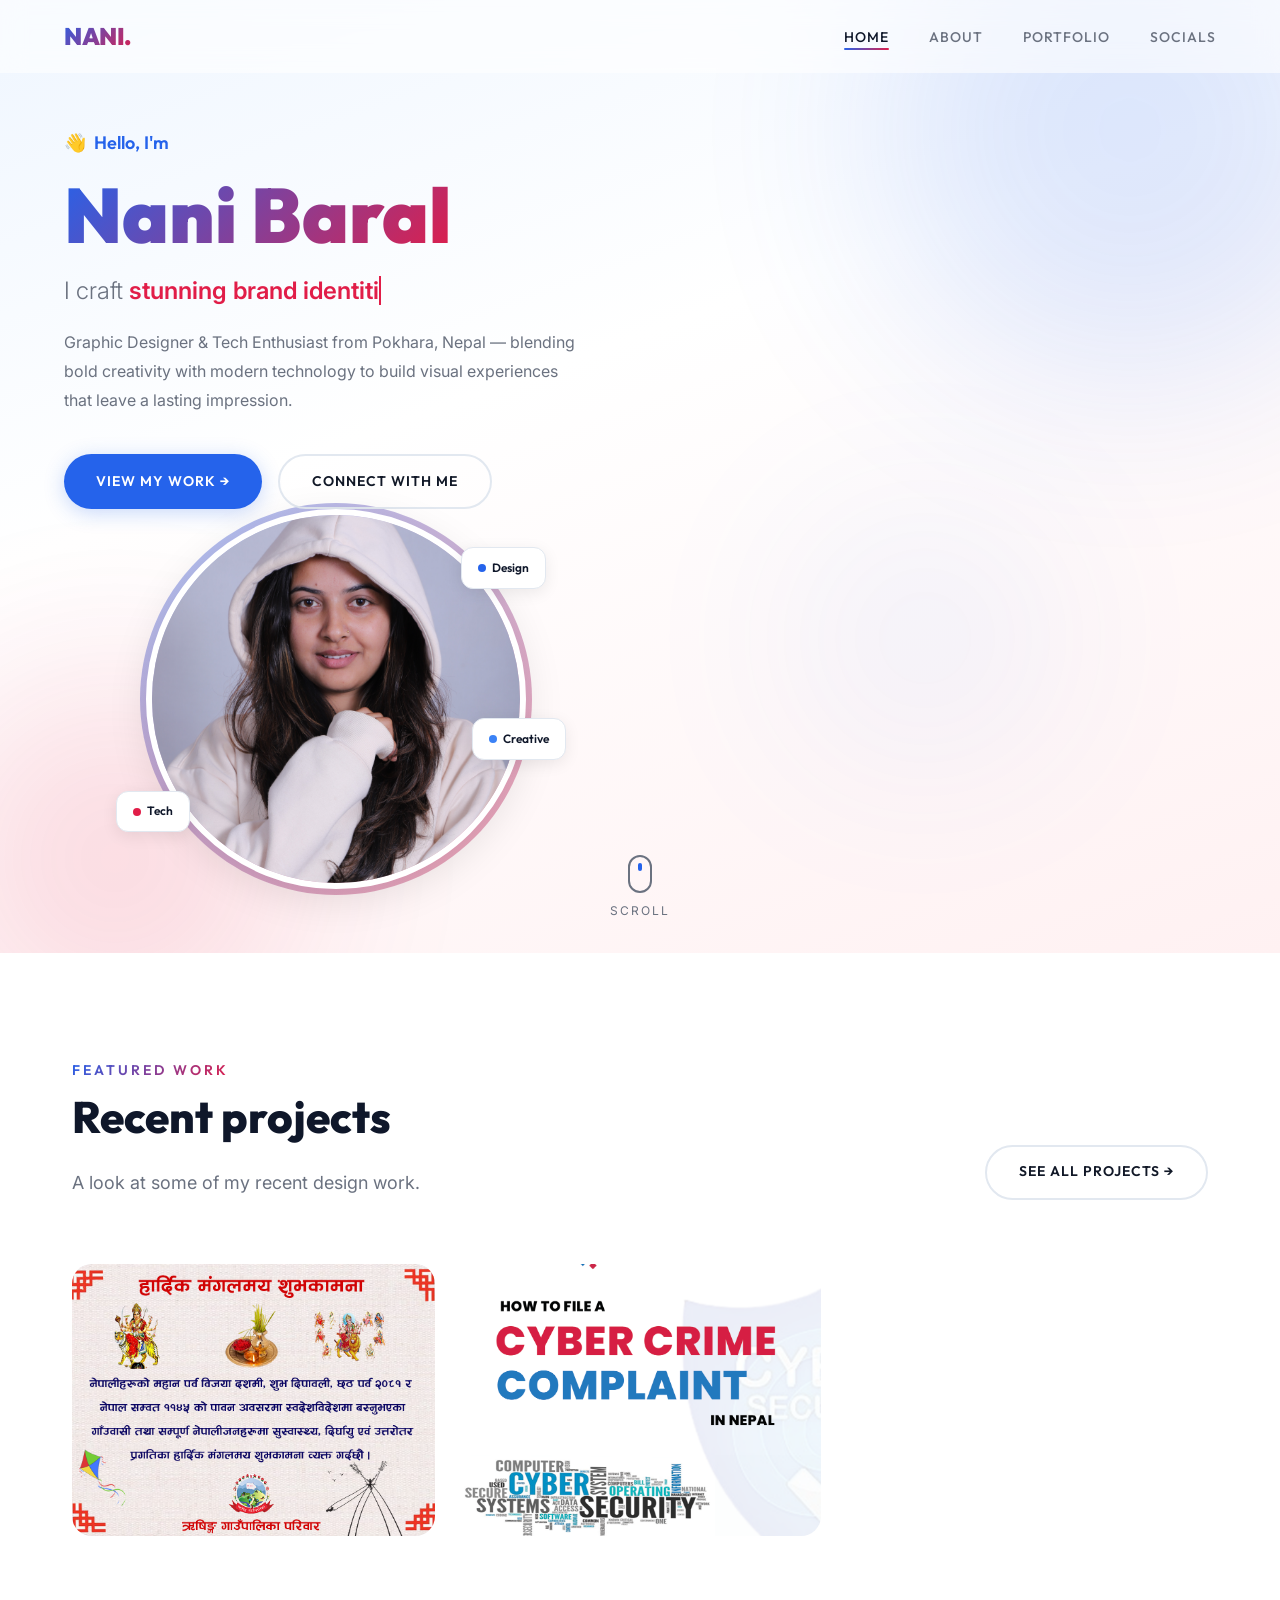
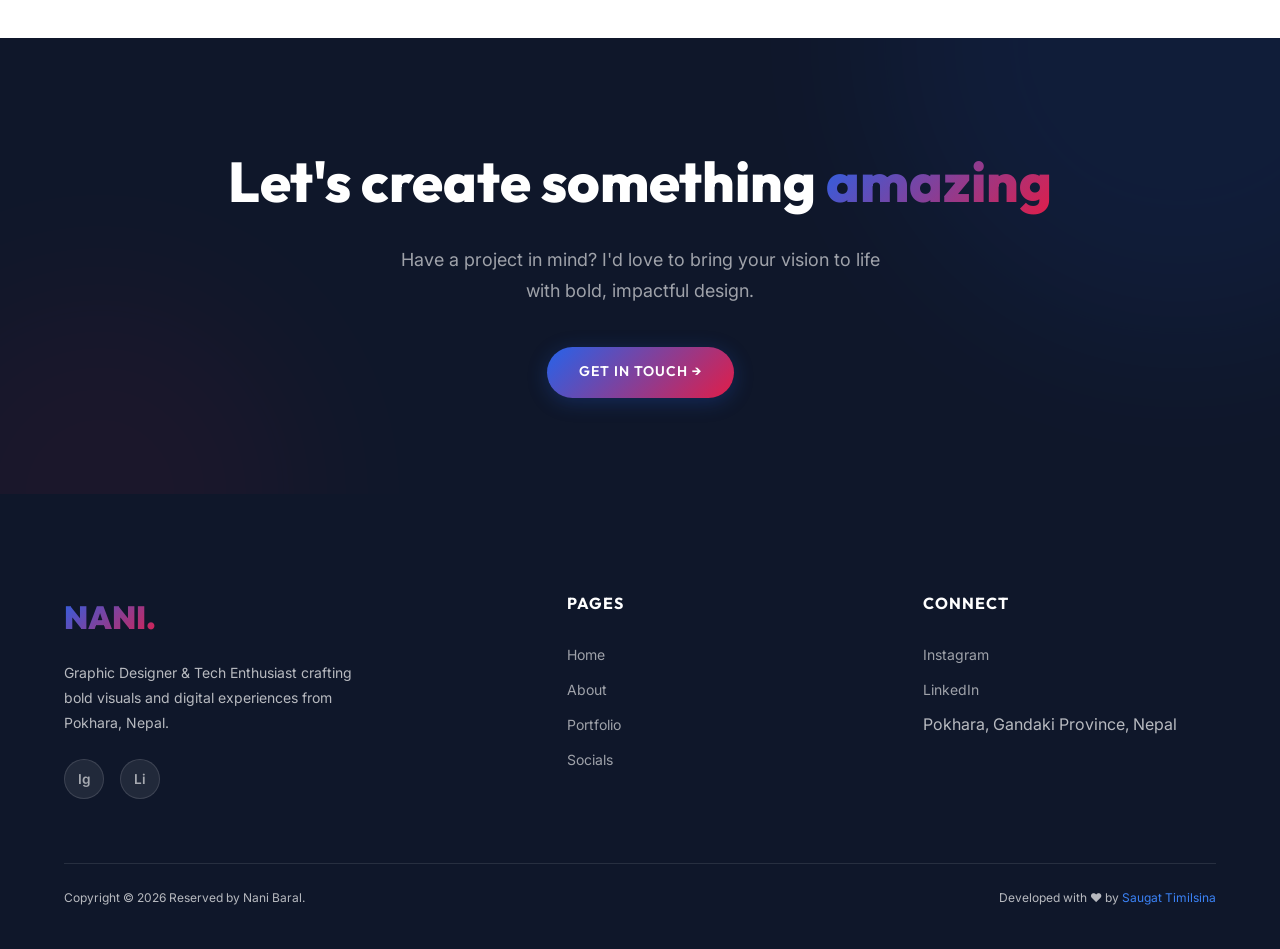
==== commit e26710ff: "the hero image's extension is changed to .JPG from .jpg" ====
--- a/index.html
+++ b/index.html
@@ -6,7 +6,7 @@
   <meta name="viewport" content="width=device-width, initial-scale=1.0" />
   <!-- Favicon -->
   <link rel="icon" type="image/svg+xml" href="assets/images/favicon.svg" />
-  <link rel="canonical" href="https://nanibaral.com/index.html" />
+  <link rel="canonical" href="https://nanibaral.com.np/index.html" />
 
   <!-- Stylesheet -->
   <link rel="stylesheet" href="styles.css" />
@@ -26,8 +26,8 @@
   <meta property="og:description"
     content="Explore the creative world of Nani Baral. Specialized branding, digital art, and professional design services in Nepal." />
   <meta property="og:type" content="website" />
-  <meta property="og:image" content="https://nanibaral.com/assets/images/nani-baral-hero-bg.jpg" />
-  <meta property="og:url" content="https://nanibaral.com" />
+  <meta property="og:image" content="https://nanibaral.com.np/assets/images/nani-baral-hero-bg.JPG" />
+  <meta property="og:url" content="https://nanibaral.com.np" />
   <meta property="og:site_name" content="Nani Baral Designs" />
 
   <!-- Twitter Card -->
@@ -35,7 +35,7 @@
   <meta name="twitter:title" content="Nani Baral | Professional Designer & Digital Artist" />
   <meta name="twitter:description"
     content="High-quality graphic design and digital art by Nani Baral. Transform your brand presence today." />
-  <meta name="twitter:image" content="https://nanibaral.com/assets/images/nani-baral-hero-bg.jpg" />
+  <meta name="twitter:image" content="https://nanibaral.com.np/assets/images/nani-baral-hero-bg.JPG" />
 
   <!-- Structured Data — Person -->
   <script type="application/ld+json">
@@ -47,7 +47,7 @@
       "name": "Nani Baral",
       "jobTitle": "Graphic Designer & Tech Enthusiast",
       "description": "Professional graphic designer and tech enthusiast from Pokhara, Nepal, specializing in branding, print design, digital art, and photography.",
-      "url": "https://nanibaral.com",
+      "url": "https://nanibaral.com.np",
       "address": {
         "@type": "PostalAddress",
         "addressLocality": "Pokhara",
@@ -69,7 +69,7 @@
     "@type": "ProfessionalService",
     "name": "Nani Baral Designs",
     "description": "Professional graphic design services including branding, print design, digital art, and photography.",
-    "url": "https://nanibaral.com",
+    "url": "https://nanibaral.com.np",
     "address": {
       "@type": "PostalAddress",
       "addressLocality": "Pokhara",
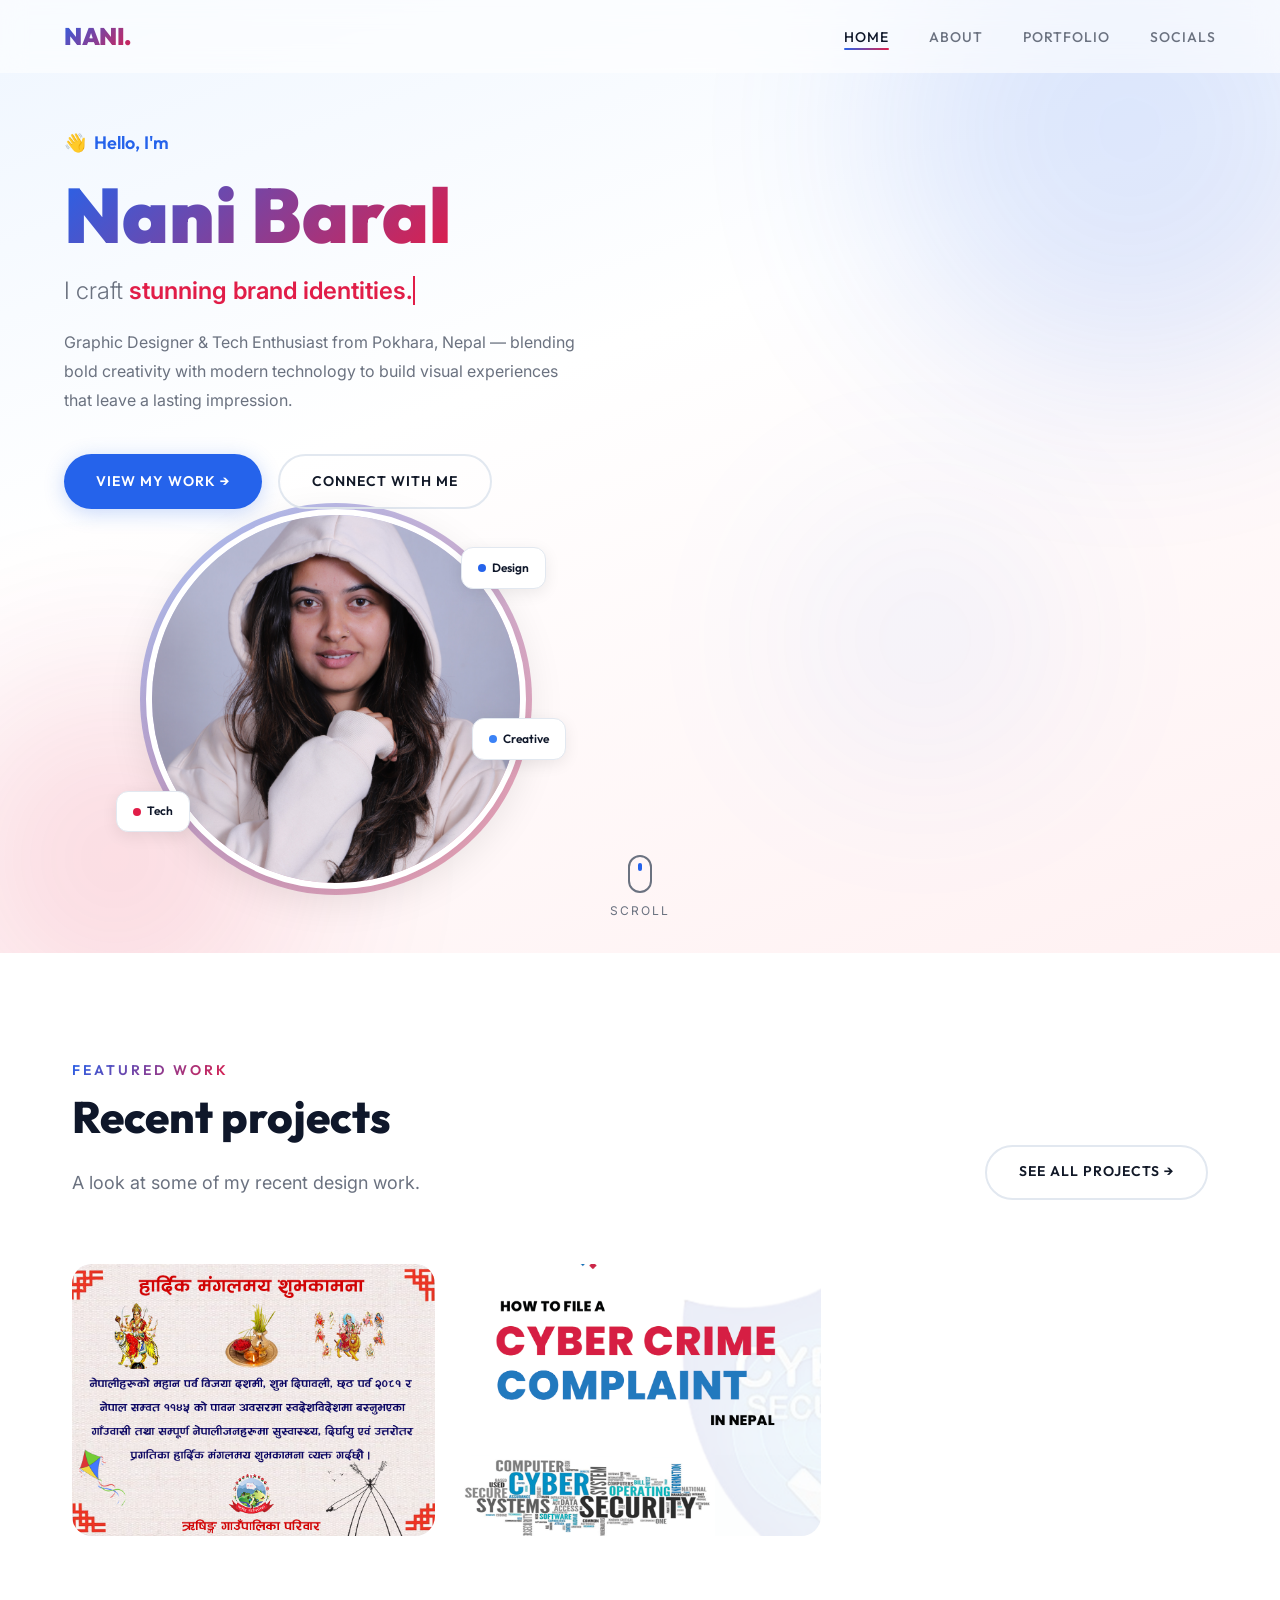
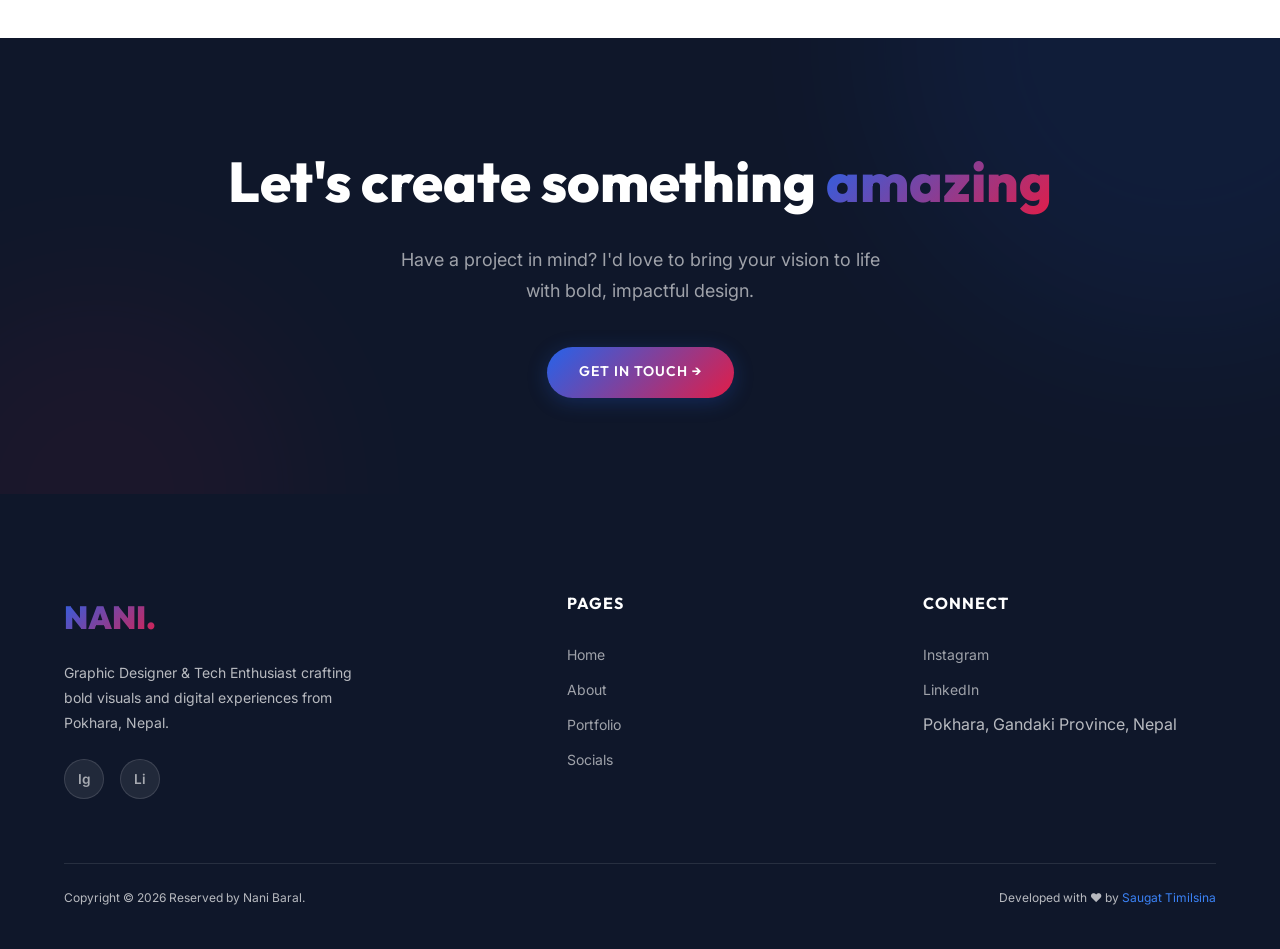
==== commit 4fcf0ece: "everything fixed." ====
--- a/index.html
+++ b/index.html
@@ -48,6 +48,7 @@
       "jobTitle": "Graphic Designer & Tech Enthusiast",
       "description": "Professional graphic designer and tech enthusiast from Pokhara, Nepal, specializing in branding, print design, digital art, and photography.",
       "url": "https://nanibaral.com.np",
+      "image": "https://nanibaral.com.np/assets/images/nani-baral-hero-bg.JPG",
       "address": {
         "@type": "PostalAddress",
         "addressLocality": "Pokhara",
@@ -70,6 +71,7 @@
     "name": "Nani Baral Designs",
     "description": "Professional graphic design services including branding, print design, digital art, and photography.",
     "url": "https://nanibaral.com.np",
+    "image": "https://nanibaral.com.np/assets/images/nani-baral-hero-bg.JPG",
     "address": {
       "@type": "PostalAddress",
       "addressLocality": "Pokhara",
